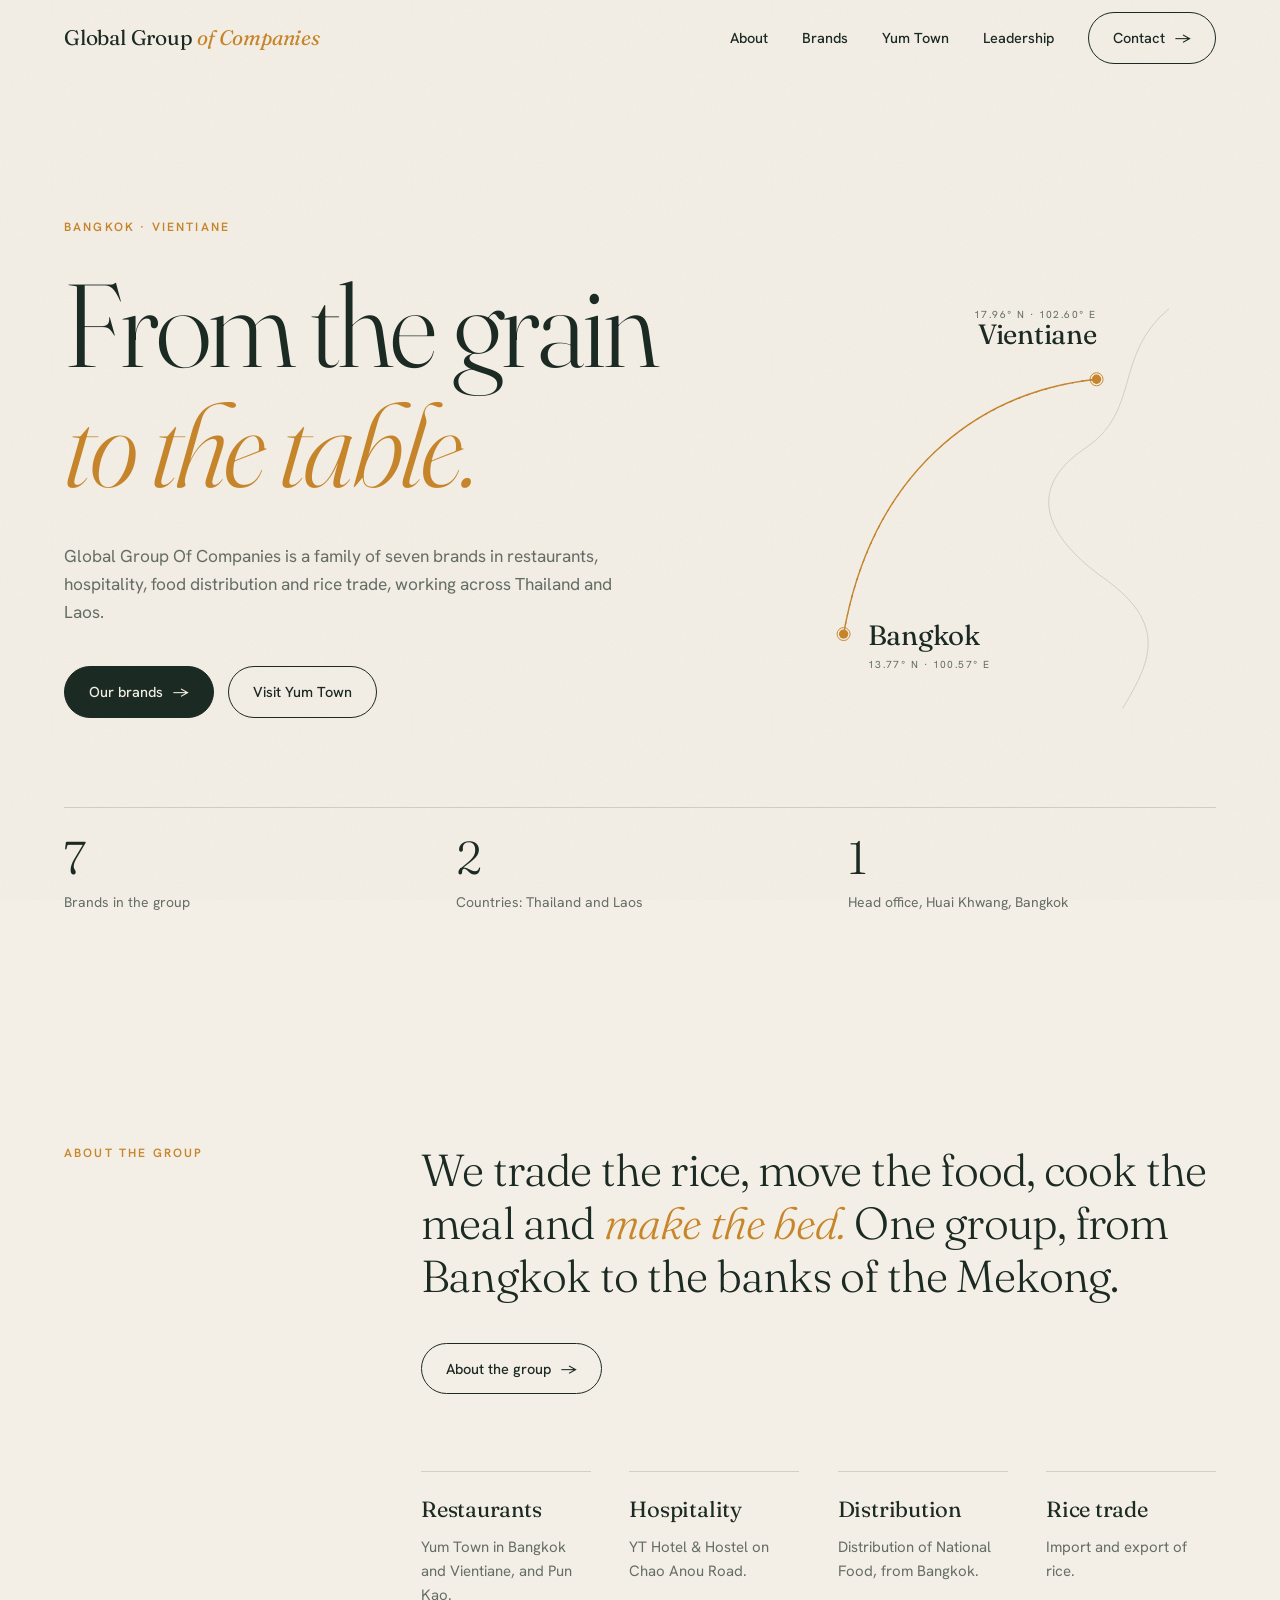
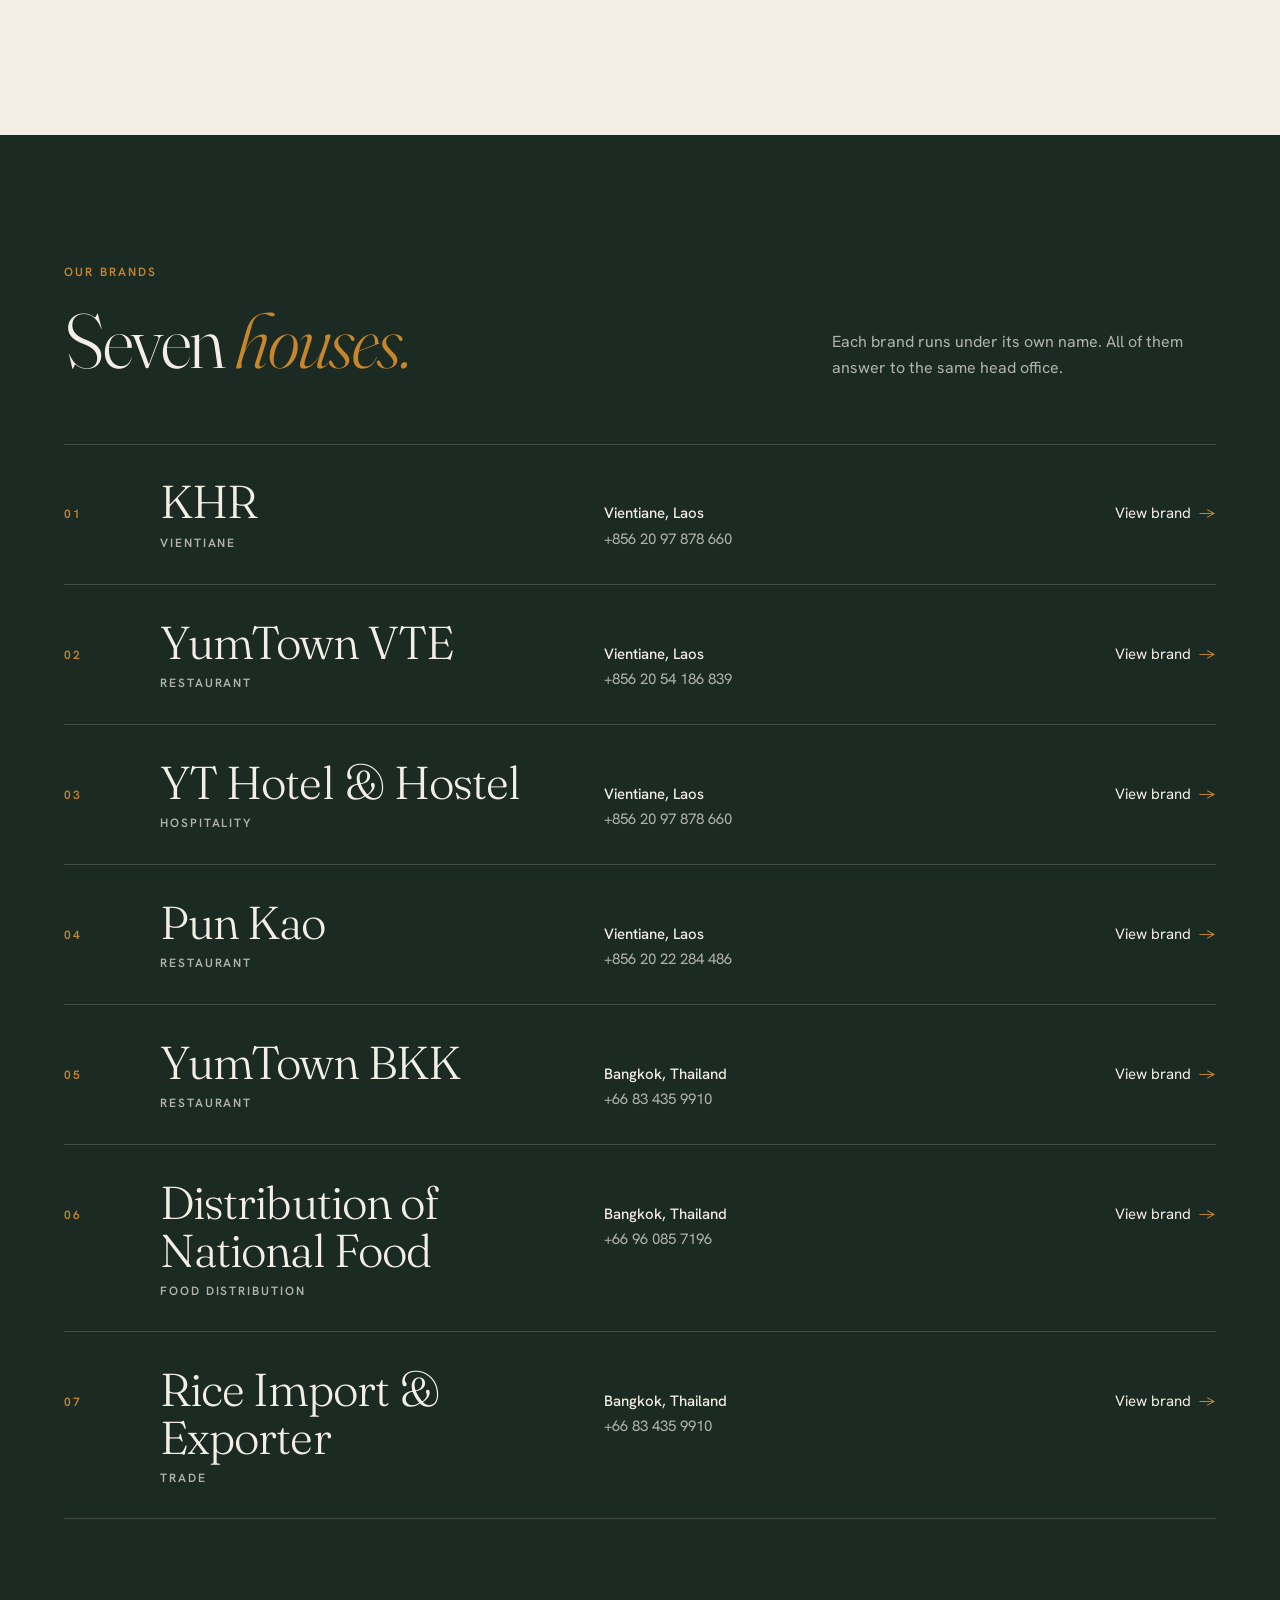
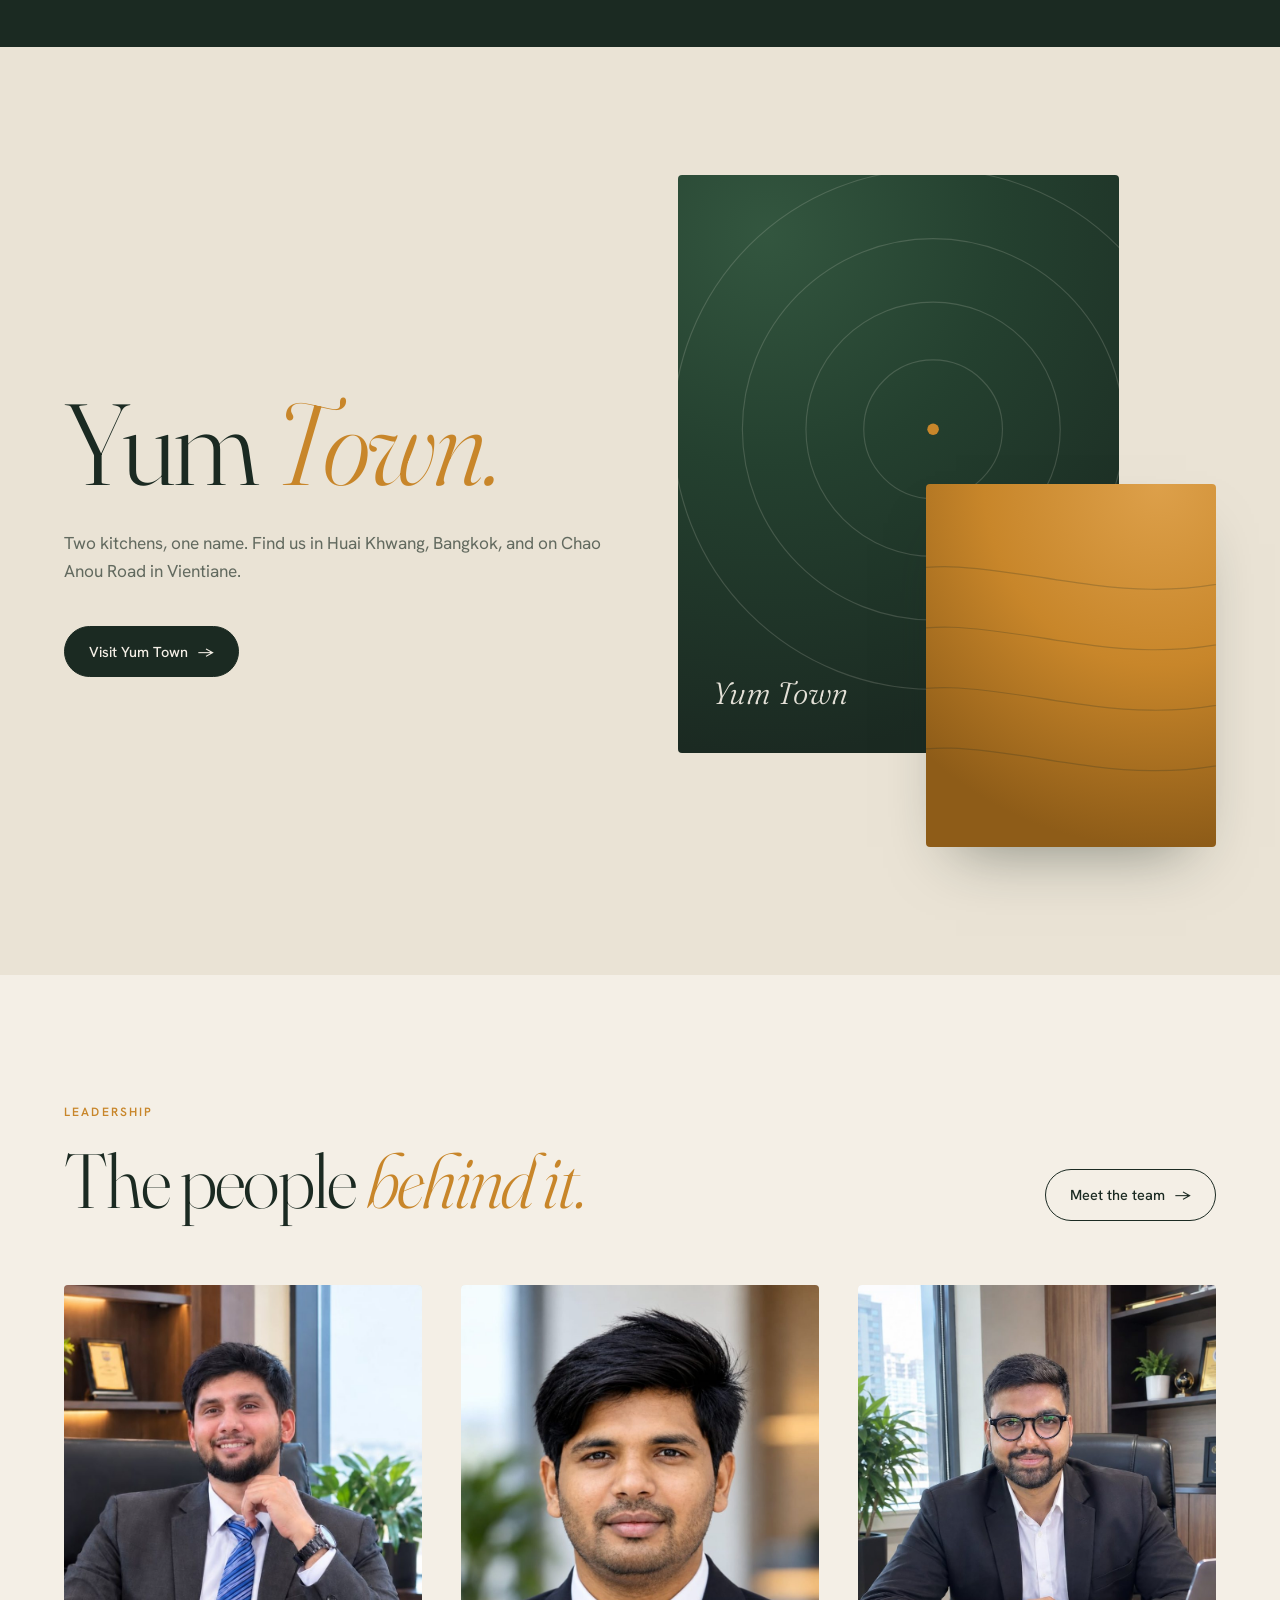
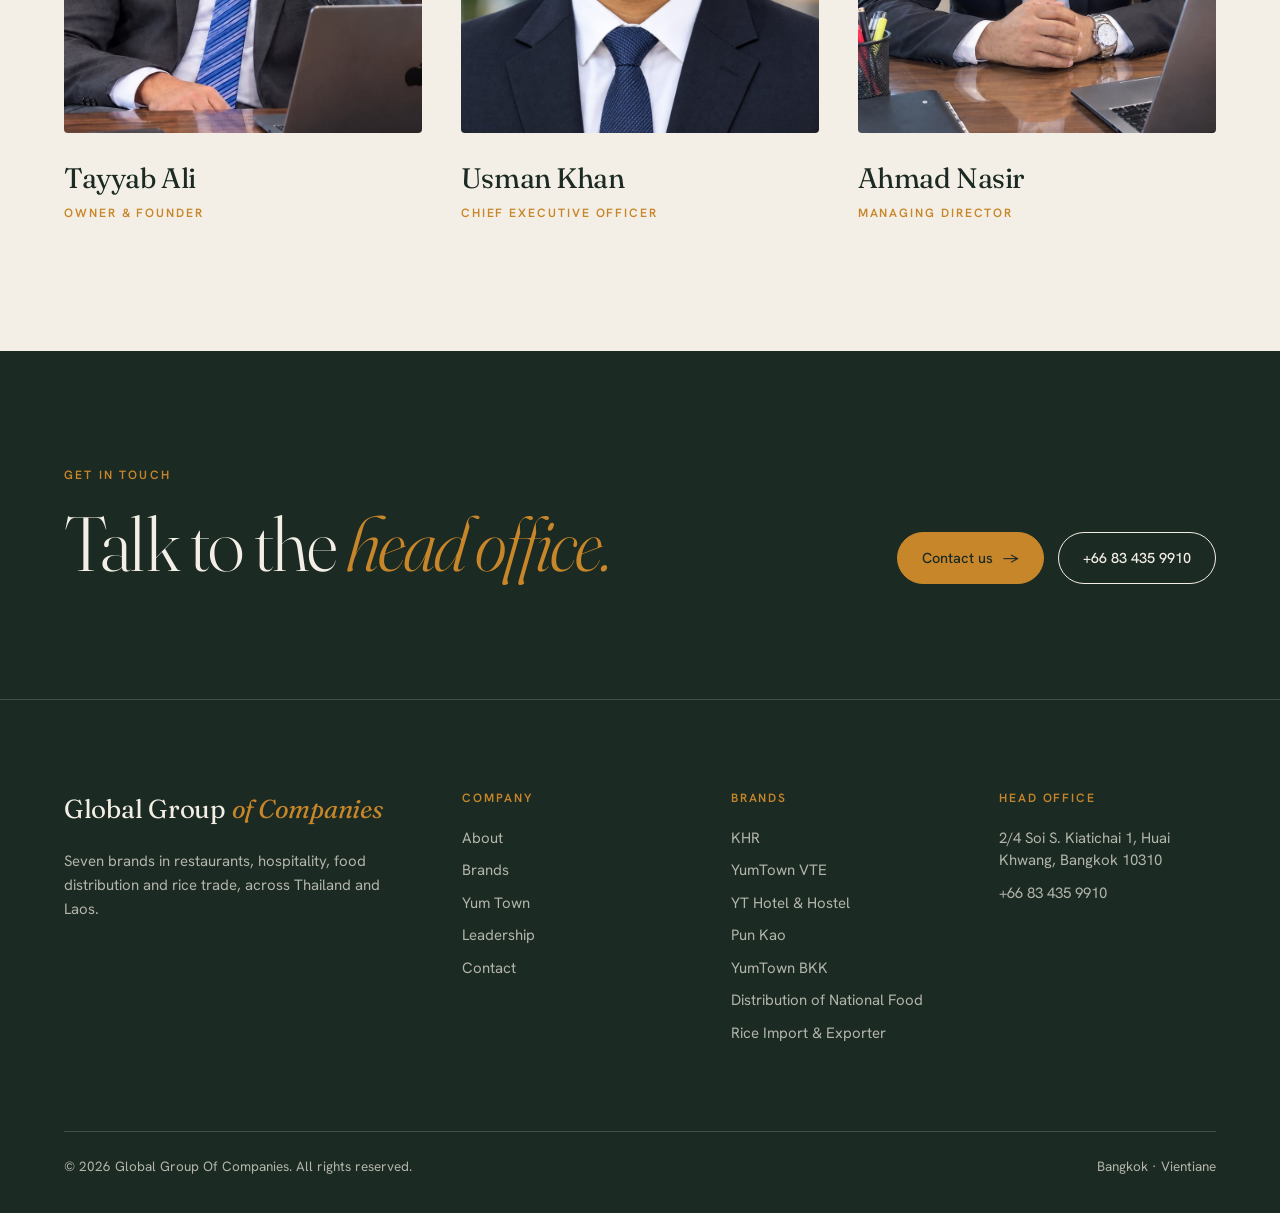
==== index.html @ f0f574a0 "Publish site" ====
<!DOCTYPE html>
<html lang="en">
<head>
<meta charset="utf-8">
<meta name="viewport" content="width=device-width, initial-scale=1">
<title>Global Group Of Companies | Bangkok &middot; Vientiane</title>
<meta name="description" content="Global Group Of Companies is a Bangkok-based family of seven brands in restaurants, hospitality, food distribution and rice trade across Thailand and Laos. Home of Yum Town.">
<meta name="theme-color" content="#1B2A22">
<meta property="og:title" content="Global Group Of Companies | Bangkok &middot; Vientiane">
<meta property="og:description" content="Global Group Of Companies is a Bangkok-based family of seven brands in restaurants, hospitality, food distribution and rice trade across Thailand and Laos. Home of Yum Town.">
<meta property="og:type" content="website">
<link rel="icon" href="data:image/svg+xml,%3Csvg xmlns='http://www.w3.org/2000/svg' viewBox='0 0 64 64'%3E%3Crect width='64' height='64' rx='12' fill='%231B2A22'/%3E%3Ctext x='32' y='43' font-family='Georgia,serif' font-size='34' fill='%23C8862A' text-anchor='middle'%3EG%3C/text%3E%3C/svg%3E">
<link rel="preconnect" href="https://fonts.googleapis.com">
<link rel="preconnect" href="https://fonts.gstatic.com" crossorigin>
<link href="https://fonts.googleapis.com/css2?family=Fraunces:ital,opsz,wght@0,9..144,300..600;1,9..144,300..500&family=Hanken+Grotesk:wght@400;500;600&display=swap" rel="stylesheet">
<link rel="stylesheet" href="assets/style.css">
<script>document.documentElement.classList.add('js');</script>
</head>
<body>

<header class="site-header">
  <div class="wrap nav">
    <a href="index.html" class="wordmark" aria-label="Global Group Of Companies, home">Global Group <span>of Companies</span></a>
    <nav class="nav-links" id="nav-links" aria-label="Main">
      <a href="about.html">About</a>
      <a href="brands.html">Brands</a>
      <a href="yum-town.html">Yum Town</a>
      <a href="leadership.html">Leadership</a>
      <a href="contact.html" class="btn">Contact <span class="arrow" aria-hidden="true">&rarr;</span></a>
    </nav>
    <button class="nav-toggle" id="nav-toggle" aria-label="Open menu" aria-expanded="false" aria-controls="nav-links"><span></span><span></span></button>
  </div>
</header>

<main>

<section class="hero">
  <div class="wrap">
    <div class="hero-grid">
      <div>
        <p class="eyebrow reveal">Bangkok &middot; Vientiane</p>
        <h1 class="display reveal" style="--d:.08s">From the grain <em>to the table.</em></h1>
        <p class="lede reveal" style="--d:.18s">Global Group Of Companies is a family of seven brands in restaurants, hospitality, food distribution and rice trade, working across Thailand and Laos.</p>
        <div class="actions reveal" style="--d:.28s">
          <a href="brands.html" class="btn solid">Our brands <span class="arrow" aria-hidden="true">&rarr;</span></a>
          <a href="yum-town.html" class="btn">Visit Yum Town</a>
        </div>
      </div>
      <svg class="route reveal" style="--d:.3s" data-depth="14" viewBox="0 0 520 460" role="img" aria-label="A line connecting Bangkok and Vientiane">
        <path class="river" d="M470 20 C 410 70, 440 130, 380 170 S 330 260, 400 310 S 450 400, 420 450"/>
        <path class="arc" d="M120 370 C 150 200, 260 110, 392 96"/>
        <path class="arc-draw" d="M120 370 C 150 200, 260 110, 392 96"/>
        <circle class="ring" cx="392" cy="96" r="7"/>
        <circle class="dot" cx="392" cy="96" r="5"/>
        <circle class="ring b" cx="120" cy="370" r="7"/>
        <circle class="dot" cx="120" cy="370" r="5"/>
        <text class="place" x="392" y="58" text-anchor="end">Vientiane</text>
        <text class="coord" x="392" y="30" text-anchor="end">17.96&deg; N &middot; 102.60&deg; E</text>
        <text class="place" x="146" y="382">Bangkok</text>
        <text class="coord" x="146" y="406">13.77&deg; N &middot; 100.57&deg; E</text>
      </svg>
    </div>
    <div class="facts">
      <div class="rule"></div>
      <div class="fact reveal"><b>7</b><span>Brands in the group</span></div>
      <div class="fact reveal" style="--d:.1s"><b>2</b><span>Countries: Thailand and Laos</span></div>
      <div class="fact reveal" style="--d:.2s"><b>1</b><span>Head office, Huai Khwang, Bangkok</span></div>
    </div>
  </div>
</section>

<section class="section">
  <div class="wrap">
    <div class="split">
      <p class="eyebrow reveal">About the group</p>
      <div>
        <p class="big reveal">We trade the rice, move the food, cook the meal and <em>make the bed.</em> One group, from Bangkok to the banks of the Mekong.</p>
        <div class="actions reveal"><a class="btn" href="about.html">About the group <span class="arrow" aria-hidden="true">&rarr;</span></a></div>

        <div class="pillars">
          <div class="pillar reveal"><h3>Restaurants</h3><p>Yum Town in Bangkok and Vientiane, and Pun Kao.</p></div>
          <div class="pillar reveal" style="--d:.08s"><h3>Hospitality</h3><p>YT Hotel &amp; Hostel on Chao Anou Road.</p></div>
          <div class="pillar reveal" style="--d:.16s"><h3>Distribution</h3><p>Distribution of National Food, from Bangkok.</p></div>
          <div class="pillar reveal" style="--d:.24s"><h3>Rice trade</h3><p>Import and export of rice.</p></div>
        </div>
      </div>
    </div>
  </div>
</section>

<section class="section dark">
  <div class="wrap">
    <div class="section-head">
      <div>
        <p class="eyebrow reveal">Our brands</p>
        <h2 class="display reveal" style="--d:.08s">Seven <em>houses.</em></h2>
      </div>
      <p class="reveal" style="--d:.16s">Each brand runs under its own name. All of them answer to the same head office.</p>
    </div>
    <div class="brand-list">
      <a class="brand reveal" href="brands/khr.html">
        <span class="brand-no">01</span>
        <h3 class="brand-name">KHR<span class="brand-kind">Vientiane</span></h3>
        <p class="brand-where"><b>Vientiane, Laos</b>+856 20 97 878 660</p>
        <p class="brand-go">View brand<span class="arrow" aria-hidden="true">&rarr;</span></p>
      </a>
      <a class="brand reveal" href="brands/yumtown-vientiane.html">
        <span class="brand-no">02</span>
        <h3 class="brand-name">YumTown VTE<span class="brand-kind">Restaurant</span></h3>
        <p class="brand-where"><b>Vientiane, Laos</b>+856 20 54 186 839</p>
        <p class="brand-go">View brand<span class="arrow" aria-hidden="true">&rarr;</span></p>
      </a>
      <a class="brand reveal" href="brands/yt-hotel-hostel.html">
        <span class="brand-no">03</span>
        <h3 class="brand-name">YT Hotel &amp; Hostel<span class="brand-kind">Hospitality</span></h3>
        <p class="brand-where"><b>Vientiane, Laos</b>+856 20 97 878 660</p>
        <p class="brand-go">View brand<span class="arrow" aria-hidden="true">&rarr;</span></p>
      </a>
      <a class="brand reveal" href="brands/pun-kao.html">
        <span class="brand-no">04</span>
        <h3 class="brand-name">Pun Kao<span class="brand-kind">Restaurant</span></h3>
        <p class="brand-where"><b>Vientiane, Laos</b>+856 20 22 284 486</p>
        <p class="brand-go">View brand<span class="arrow" aria-hidden="true">&rarr;</span></p>
      </a>
      <a class="brand reveal" href="brands/yumtown-bangkok.html">
        <span class="brand-no">05</span>
        <h3 class="brand-name">YumTown BKK<span class="brand-kind">Restaurant</span></h3>
        <p class="brand-where"><b>Bangkok, Thailand</b>+66 83 435 9910</p>
        <p class="brand-go">View brand<span class="arrow" aria-hidden="true">&rarr;</span></p>
      </a>
      <a class="brand reveal" href="brands/distribution-of-national-food.html">
        <span class="brand-no">06</span>
        <h3 class="brand-name">Distribution of National Food<span class="brand-kind">Food distribution</span></h3>
        <p class="brand-where"><b>Bangkok, Thailand</b>+66 96 085 7196</p>
        <p class="brand-go">View brand<span class="arrow" aria-hidden="true">&rarr;</span></p>
      </a>
      <a class="brand reveal" href="brands/rice-import-export.html">
        <span class="brand-no">07</span>
        <h3 class="brand-name">Rice Import &amp; Exporter<span class="brand-kind">Trade</span></h3>
        <p class="brand-where"><b>Bangkok, Thailand</b>+66 83 435 9910</p>
        <p class="brand-go">View brand<span class="arrow" aria-hidden="true">&rarr;</span></p>
      </a>
    </div>
  </div>
</section>

<section class="section tint">
  <div class="wrap">
    <div class="feature-grid">
      <div>
        <p class="eyebrow reveal">The restaurant</p>
        <h2 class="display reveal" style="--d:.08s">Yum <em>Town.</em></h2>
        <p class="lede reveal" style="--d:.16s">Two kitchens, one name. Find us in Huai Khwang, Bangkok, and on Chao Anou Road in Vientiane.</p>
        <div class="actions reveal" style="--d:.24s"><a class="btn solid" href="yum-town.html">Visit Yum Town <span class="arrow" aria-hidden="true">&rarr;</span></a></div>
      </div>

      <div class="plates reveal" aria-hidden="true">
        <div class="plate one" data-depth="10">
          <svg viewBox="0 0 400 500" preserveAspectRatio="xMidYMid slice">
            <g fill="none" stroke="#F4EFE6" stroke-opacity=".16">
              <circle cx="230" cy="220" r="60"/><circle cx="230" cy="220" r="110"/><circle cx="230" cy="220" r="165"/><circle cx="230" cy="220" r="225"/>
            </g>
            <circle cx="230" cy="220" r="5" fill="#C8862A"/>
          </svg>
          <span class="mono">Yum Town</span>
        </div>
        <div class="plate two" data-depth="-16">
          <svg viewBox="0 0 300 300" preserveAspectRatio="xMidYMid slice">
            <g fill="none" stroke="#1B2A22" stroke-opacity=".22">
              <path d="M-20 80 C 80 40, 180 120, 320 70"/><path d="M-20 130 C 80 90, 180 170, 320 120"/><path d="M-20 180 C 80 140, 180 220, 320 170"/><path d="M-20 230 C 80 190, 180 270, 320 220"/>
            </g>
          </svg>
        </div>
      </div>
    </div>
  </div>
</section>

<section class="section">
  <div class="wrap">
    <div class="section-head">
      <div>
        <p class="eyebrow reveal">Leadership</p>
        <h2 class="display reveal" style="--d:.08s">The people <em>behind it.</em></h2>
      </div>
      <a class="btn reveal" href="leadership.html">Meet the team <span class="arrow" aria-hidden="true">&rarr;</span></a>
    </div>

    <div class="people-grid">
      <div class="person reveal" style="--d:0.0s">
        <div class="portrait"><img src="images/tayyab-ali.jpg" alt="Tayyab Ali" decoding="async"></div>
        <h3>Tayyab Ali</h3>
        <p class="role">Owner &amp; Founder</p>
      </div>
      <div class="person reveal" style="--d:0.1s">
        <div class="portrait"><img src="images/usman-khan.jpg" alt="Usman Khan" decoding="async"></div>
        <h3>Usman Khan</h3>
        <p class="role">Chief Executive Officer</p>
      </div>
      <div class="person reveal" style="--d:0.2s">
        <div class="portrait"><img src="images/ahmad-nasir.jpg" alt="Ahmad Nasir" decoding="async"></div>
        <h3>Ahmad Nasir</h3>
        <p class="role">Managing Director</p>
      </div>
    </div>
  </div>
</section>

<section class="cta dark">
  <div class="wrap cta-grid">
    <div>
      <p class="eyebrow reveal">Get in touch</p>
      <h2 class="display reveal" style="--d:.08s">Talk to the <em>head office.</em></h2>
    </div>
    <div class="actions reveal" style="--d:.16s">
      <a class="btn solid" href="contact.html">Contact us <span class="arrow" aria-hidden="true">&rarr;</span></a>
      <a class="btn" href="tel:+66834359910">+66 83 435 9910</a>
    </div>
  </div>
</section>
</main>

<footer class="site-footer">
  <div class="wrap">
    <div class="foot-grid">
      <div>
        <a href="index.html" class="wordmark">Global Group <span>of Companies</span></a>
        <p>Seven brands in restaurants, hospitality, food distribution and rice trade, across Thailand and Laos.</p>
      </div>
      <div>
        <h4>Company</h4>
        <ul>
          <li><a href="about.html">About</a></li>
          <li><a href="brands.html">Brands</a></li>
          <li><a href="yum-town.html">Yum Town</a></li>
          <li><a href="leadership.html">Leadership</a></li>
          <li><a href="contact.html">Contact</a></li>
        </ul>
      </div>
      <div>
        <h4>Brands</h4>
        <ul>
          <li><a href="brands/khr.html">KHR</a></li>
          <li><a href="brands/yumtown-vientiane.html">YumTown VTE</a></li>
          <li><a href="brands/yt-hotel-hostel.html">YT Hotel &amp; Hostel</a></li>
          <li><a href="brands/pun-kao.html">Pun Kao</a></li>
          <li><a href="brands/yumtown-bangkok.html">YumTown BKK</a></li>
          <li><a href="brands/distribution-of-national-food.html">Distribution of National Food</a></li>
          <li><a href="brands/rice-import-export.html">Rice Import &amp; Exporter</a></li>
        </ul>
      </div>
      <div>
        <h4>Head office</h4>
        <ul>
          <li>2/4 Soi S. Kiatichai 1, Huai Khwang, Bangkok 10310</li>
          <li><a href="tel:+66834359910">+66 83 435 9910</a></li>
        </ul>
      </div>
    </div>
    <div class="foot-base">
      <span>&copy; <span data-year>2026</span> Global Group Of Companies. All rights reserved.</span>
      <span>Bangkok &middot; Vientiane</span>
    </div>
  </div>
</footer>

<script src="assets/main.js"></script>
</body>
</html>
---- assets/style.css ----
:root {
  --paper: #F4EFE6;
  --paper-deep: #EAE3D5;
  --ink: #1B2A22;
  --forest: #24402F;
  --saffron: #C8862A;
  --line: rgba(27, 42, 34, .16);
  --line-light: rgba(244, 239, 230, .18);
  --muted: rgba(27, 42, 34, .66);
  --muted-light: rgba(244, 239, 230, .7);
  --serif: "Fraunces", Georgia, "Times New Roman", serif;
  --sans: "Hanken Grotesk", "Helvetica Neue", Arial, sans-serif;
  --gutter: clamp(20px, 5vw, 72px);
  --section: clamp(80px, 10vw, 152px);
  --ease: cubic-bezier(.2, .7, .2, 1);
}

*, *::before, *::after { box-sizing: border-box; }
html { scroll-behavior: smooth; -webkit-text-size-adjust: 100%; }
body {
  margin: 0;
  background: var(--paper);
  color: var(--ink);
  font-family: var(--sans);
  font-size: 17px;
  line-height: 1.6;
  -webkit-font-smoothing: antialiased;
  overflow-x: hidden;
}
img, svg, iframe { display: block; max-width: 100%; }
a { color: inherit; text-decoration: none; }
h1, h2, h3, p, dl, dd { margin: 0; }
ul { margin: 0; padding: 0; list-style: none; }
:focus-visible { outline: 2px solid var(--saffron); outline-offset: 4px; border-radius: 2px; }
::selection { background: var(--saffron); color: var(--paper); }

/* film grain */
body::after {
  content: "";
  position: fixed; inset: 0;
  pointer-events: none;
  z-index: 100;
  opacity: .07;
  mix-blend-mode: multiply;
  background-image: url("data:image/svg+xml,%3Csvg xmlns='http://www.w3.org/2000/svg' width='180' height='180'%3E%3Cfilter id='n'%3E%3CfeTurbulence type='fractalNoise' baseFrequency='.9' numOctaves='2' stitchTiles='stitch'/%3E%3C/filter%3E%3Crect width='100%25' height='100%25' filter='url(%23n)'/%3E%3C/svg%3E");
}

.wrap { max-width: 1320px; margin: 0 auto; padding: 0 var(--gutter); }
.section { padding: var(--section) 0; }
.tint { background: var(--paper-deep); }
.dark { background: var(--ink); color: var(--paper); }
.eyebrow {
  font-size: 12px;
  font-weight: 600;
  letter-spacing: .18em;
  text-transform: uppercase;
  color: var(--saffron);
}
.display {
  font-family: var(--serif);
  font-weight: 300;
  font-variation-settings: "opsz" 144;
  letter-spacing: -.025em;
  line-height: 1.02;
}
.display em { font-style: italic; font-weight: 300; color: var(--saffron); }
.lede { max-width: 32em; font-size: clamp(17px, 1.35vw, 20px); color: var(--muted); }
.dark .lede { color: var(--muted-light); }

/* hairline that draws in */
.rule { height: 1px; background: var(--line); transform-origin: left; }
.dark .rule { background: var(--line-light); }
.js .rule { transform: scaleX(0); transition: transform 1.2s var(--ease); }
.js .rule.in { transform: scaleX(1); }

/* reveal */
.js .reveal { opacity: 0; transform: translateY(22px); transition: opacity .9s var(--ease), transform .9s var(--ease); transition-delay: var(--d, 0s); }
.js .reveal.in { opacity: 1; transform: none; }

/* ---------- header ---------- */
.site-header {
  position: fixed; top: 0; left: 0; right: 0;
  z-index: 50;
  transition: background .4s var(--ease), box-shadow .4s var(--ease);
}
.site-header.scrolled {
  background: rgba(244, 239, 230, .92);
  backdrop-filter: blur(12px);
  -webkit-backdrop-filter: blur(12px);
  box-shadow: 0 1px 0 var(--line);
}
.nav { display: flex; align-items: center; justify-content: space-between; height: 76px; }
.wordmark { font-family: var(--serif); font-size: 21px; letter-spacing: -.01em; white-space: nowrap; }
.wordmark span { color: var(--saffron); font-style: italic; }
.nav-links { display: flex; align-items: center; gap: 34px; font-size: 14.5px; font-weight: 500; }
.nav-links a:not(.btn) { position: relative; padding: 6px 0; }
.nav-links a:not(.btn)::after {
  content: ""; position: absolute; left: 0; bottom: 0;
  width: 100%; height: 1px; background: currentColor;
  transform: scaleX(0); transform-origin: right;
  transition: transform .45s var(--ease);
}
.nav-links a:not(.btn):hover::after { transform: scaleX(1); transform-origin: left; }
.nav-links a[aria-current="page"]:not(.btn)::after { transform: scaleX(1); background: var(--saffron); }

.btn {
  display: inline-flex; align-items: center; gap: 10px;
  padding: 13px 24px;
  border: 1px solid var(--ink);
  border-radius: 999px;
  font-size: 14.5px; font-weight: 500;
  transition: background .35s var(--ease), color .35s var(--ease), border-color .35s var(--ease);
}
.btn:hover { background: var(--ink); color: var(--paper); }
.btn.solid { background: var(--ink); color: var(--paper); }
.btn.solid:hover { background: var(--saffron); border-color: var(--saffron); }
.dark .btn { border-color: var(--paper); }
.dark .btn:hover { background: var(--paper); color: var(--ink); }
.dark .btn.solid { background: var(--saffron); border-color: var(--saffron); color: var(--ink); }
.dark .btn.solid:hover { background: var(--paper); border-color: var(--paper); }
.btn .arrow { transition: transform .35s var(--ease); }
.btn:hover .arrow { transform: translateX(4px); }
.actions { display: flex; flex-wrap: wrap; gap: 14px; margin-top: 40px; }
.text-link { font-size: 15px; font-weight: 500; border-bottom: 1px solid currentColor; padding-bottom: 3px; transition: color .3s; }
.text-link:hover { color: var(--saffron); }

.nav-toggle {
  display: none;
  width: 44px; height: 44px;
  margin-right: -10px;
  border: 0; background: none; color: inherit; cursor: pointer;
  position: relative;
}
.nav-toggle span {
  position: absolute; left: 11px; right: 11px; height: 1.5px; background: currentColor;
  transition: transform .4s var(--ease), top .4s var(--ease);
}
.nav-toggle span:first-child { top: 18px; }
.nav-toggle span:last-child { top: 26px; }
.nav-open .nav-toggle span:first-child { top: 22px; transform: rotate(45deg); }
.nav-open .nav-toggle span:last-child { top: 22px; transform: rotate(-45deg); }

/* ---------- home hero ---------- */
.hero { padding: clamp(140px, 17vw, 220px) 0 clamp(64px, 8vw, 112px); position: relative; }
.hero-grid { display: grid; grid-template-columns: minmax(0, 1.25fr) minmax(0, 1fr); gap: clamp(32px, 5vw, 80px); align-items: end; }
.hero h1 { font-size: clamp(54px, 9.2vw, 148px); margin-top: 28px; }
.hero .lede { margin-top: clamp(28px, 3vw, 44px); }
.route { width: 100%; height: auto; overflow: visible; will-change: transform; }
.route text { font-family: var(--sans); fill: var(--ink); }
.route .place { font-family: var(--serif); font-size: 30px; letter-spacing: -.01em; }
.route .coord { font-size: 11px; letter-spacing: .14em; fill: var(--muted); }
.route .arc { fill: none; stroke: var(--ink); stroke-width: 1; stroke-dasharray: 3 7; }
.route .arc-draw { fill: none; stroke: var(--saffron); stroke-width: 1.5; stroke-dasharray: 620; stroke-dashoffset: 620; animation: draw 2.6s var(--ease) .5s forwards; }
.route .ring { fill: none; stroke: var(--saffron); stroke-width: 1; transform-box: fill-box; transform-origin: center; animation: pulse 3.6s ease-out infinite; }
.route .ring.b { animation-delay: 1.8s; }
.route .dot { fill: var(--saffron); }
.route .river { fill: none; stroke: var(--line); stroke-width: 1; }
@keyframes draw { to { stroke-dashoffset: 0; } }
@keyframes pulse { 0% { transform: scale(1); opacity: .9; } 100% { transform: scale(4.2); opacity: 0; } }

.facts {
  display: grid; grid-template-columns: repeat(3, minmax(0, 1fr));
  gap: 24px;
  margin-top: clamp(56px, 7vw, 104px);
  padding-top: 28px;
  position: relative;
}
.facts .rule { position: absolute; top: 0; left: 0; right: 0; }
.fact b { display: block; font-family: var(--serif); font-weight: 300; font-size: clamp(34px, 3.6vw, 54px); line-height: 1; letter-spacing: -.02em; }
.fact span { display: block; margin-top: 10px; font-size: 14px; color: var(--muted); }

/* ---------- inner page hero ---------- */
.page-hero { padding: clamp(136px, 15vw, 200px) 0 clamp(48px, 6vw, 88px); }
.crumbs { display: flex; flex-wrap: wrap; gap: 10px; font-size: 13px; color: var(--muted); margin-bottom: clamp(28px, 4vw, 48px); }
.crumbs a { border-bottom: 1px solid transparent; transition: border-color .3s, color .3s; }
.crumbs a:hover { color: var(--ink); border-color: var(--ink); }
.crumbs span[aria-hidden] { opacity: .5; }
.page-hero h1 { font-size: clamp(46px, 7.6vw, 120px); margin-top: 22px; max-width: 12em; }
.page-hero .lede { margin-top: clamp(24px, 3vw, 40px); }
.page-hero .rule { margin-top: clamp(48px, 6vw, 88px); }

/* ---------- statement ---------- */
.split { display: grid; grid-template-columns: minmax(0, 1fr) minmax(0, 2.6fr); gap: clamp(24px, 4vw, 64px); }
.big {
  font-family: var(--serif); font-weight: 300;
  font-size: clamp(27px, 3.5vw, 52px);
  line-height: 1.18; letter-spacing: -.018em;
}
.big em { color: var(--saffron); font-style: italic; }
.prose { max-width: 38em; margin-top: 32px; color: var(--muted); }
.prose p + p { margin-top: 1em; }
.pillars { display: grid; grid-template-columns: repeat(4, minmax(0, 1fr)); gap: clamp(20px, 3vw, 48px); margin-top: clamp(48px, 6vw, 88px); }
.pillar { padding-top: 20px; border-top: 1px solid var(--line); }
.pillar h3 { font-family: var(--serif); font-weight: 400; font-size: 22px; letter-spacing: -.01em; }
.pillar p { margin-top: 8px; font-size: 15px; color: var(--muted); }

/* ---------- section head ---------- */
.section-head { display: flex; align-items: end; justify-content: space-between; gap: 32px; flex-wrap: wrap; margin-bottom: clamp(40px, 5vw, 72px); }
.section-head h2 { font-size: clamp(40px, 6vw, 92px); margin-top: 20px; }
.section-head > p { max-width: 24em; color: var(--muted); font-size: 16px; }
.dark .section-head > p { color: var(--muted-light); }

/* ---------- brand list ---------- */
.group-label { display: flex; align-items: baseline; justify-content: space-between; gap: 16px; margin: clamp(48px, 6vw, 80px) 0 8px; }
.group-label:first-child { margin-top: 0; }
.group-label h3 { font-family: var(--serif); font-weight: 300; font-size: clamp(26px, 2.6vw, 38px); letter-spacing: -.015em; }
.group-label span { font-size: 13px; color: var(--muted); }
.dark .group-label span { color: var(--muted-light); }
.brand {
  display: grid;
  grid-template-columns: 72px minmax(0, 1.5fr) minmax(0, 1.2fr) minmax(0, .9fr);
  gap: 24px;
  align-items: baseline;
  padding: clamp(24px, 2.6vw, 38px) 0;
  border-top: 1px solid var(--line);
  position: relative;
}
.brand:last-child { border-bottom: 1px solid var(--line); }
.dark .brand { border-color: var(--line-light); }
.brand::before {
  content: ""; position: absolute; left: 0; top: -1px; height: 1px; width: 100%;
  background: var(--saffron);
  transform: scaleX(0); transform-origin: left;
  transition: transform .7s var(--ease);
}
.brand:hover::before { transform: scaleX(1); }
.brand-no { font-size: 12px; letter-spacing: .16em; color: var(--saffron); font-weight: 600; }
.brand-name { font-family: var(--serif); font-weight: 300; font-size: clamp(30px, 3.6vw, 56px); line-height: 1.05; letter-spacing: -.02em; transition: transform .6s var(--ease); }
.brand:hover .brand-name { transform: translateX(14px); }
.brand-kind { display: block; margin-top: 10px; font-family: var(--sans); font-size: 12px; font-weight: 600; letter-spacing: .16em; text-transform: uppercase; color: var(--muted); }
.brand-where { font-size: 15px; color: var(--muted); line-height: 1.55; }
.brand-where b { display: block; color: var(--ink); font-weight: 500; margin-bottom: 2px; }
.dark .brand-kind, .dark .brand-where { color: var(--muted-light); }
.dark .brand-where b { color: var(--paper); }
.brand-go { font-size: 15px; justify-self: end; text-align: right; white-space: nowrap; }
.brand-go .arrow { display: inline-block; margin-left: 8px; color: var(--saffron); transition: transform .4s var(--ease); }
.brand:hover .brand-go .arrow { transform: translateX(6px); }

/* ---------- feature (yum town) ---------- */
.feature-grid { display: grid; grid-template-columns: minmax(0, 1fr) minmax(0, 1fr); gap: clamp(32px, 6vw, 104px); align-items: center; }
.feature-grid h2 { font-size: clamp(56px, 9vw, 150px); margin-top: 20px; }
.feature-grid .lede { margin-top: 28px; }
.plates { position: relative; aspect-ratio: 4 / 5; }
.plate { position: absolute; border-radius: 4px; overflow: hidden; background: var(--forest); will-change: transform; }
.plate img { position: absolute; inset: 0; width: 100%; height: 100%; object-fit: cover; }
.plate.one { inset: 0 18% 14% 0; background: radial-gradient(120% 90% at 20% 10%, #33563F 0%, var(--forest) 45%, var(--ink) 100%); }
.plate.two { inset: 46% 0 0 46%; background: radial-gradient(120% 100% at 80% 0%, #DDA04A 0%, var(--saffron) 50%, #8E5C18 100%); box-shadow: 0 30px 60px -30px rgba(27, 42, 34, .5); }
.plate svg { position: absolute; inset: 0; width: 100%; height: 100%; }
.plate .mono { position: absolute; left: 8%; bottom: 6%; font-family: var(--serif); font-style: italic; font-weight: 300; font-size: clamp(22px, 2.4vw, 34px); color: var(--paper); opacity: .92; }

/* ---------- cards ---------- */
.cards { display: grid; grid-template-columns: repeat(2, minmax(0, 1fr)); gap: clamp(20px, 3vw, 40px); }
.card {
  display: flex; flex-direction: column;
  padding: clamp(28px, 3.4vw, 52px);
  border: 1px solid var(--line);
  border-radius: 4px;
  background: var(--paper);
  transition: border-color .4s var(--ease), transform .6s var(--ease);
}
a.card:hover { border-color: var(--saffron); transform: translateY(-4px); }
.card h3 { font-family: var(--serif); font-weight: 300; font-size: clamp(32px, 3.4vw, 50px); letter-spacing: -.02em; line-height: 1.05; margin-top: 16px; }
.card > p { margin-top: 14px; color: var(--muted); font-size: 16px; }
.card ul { margin-top: 24px; border-top: 1px solid var(--line); }
.card li { border-bottom: 1px solid var(--line); }
.card li a { display: flex; justify-content: space-between; gap: 16px; padding: 14px 0; font-size: 16px; transition: color .3s, padding .4s var(--ease); }
.card li a:hover { color: var(--saffron); padding-left: 8px; }
.card li a span { color: var(--muted); font-size: 14px; }
.card .actions { margin-top: auto; padding-top: 32px; }

/* ---------- detail (brand page / location) ---------- */
.detail-grid { display: grid; grid-template-columns: minmax(0, 1fr) minmax(0, 1.15fr); gap: clamp(32px, 5vw, 88px); align-items: stretch; }
.detail-grid.flip > .map { order: -1; }
.info { border-top: 1px solid var(--line); }
.dark .info { border-color: var(--line-light); }
.info > div { display: grid; grid-template-columns: 120px minmax(0, 1fr); gap: 20px; padding: 22px 0; border-bottom: 1px solid var(--line); }
.dark .info > div { border-color: var(--line-light); }
.info dt { font-size: 12px; font-weight: 600; letter-spacing: .16em; text-transform: uppercase; color: var(--muted); padding-top: 4px; }
.dark .info dt { color: var(--muted-light); }
.info dd { font-size: 17px; line-height: 1.55; }
.info dd small { display: block; margin-top: 6px; font-size: 15px; color: var(--muted); }
.dark .info dd small { color: var(--muted-light); }
.info .tel { font-family: var(--serif); font-weight: 300; font-size: clamp(26px, 2.6vw, 38px); letter-spacing: -.01em; line-height: 1.1; transition: color .3s; }
.info .tel:hover { color: var(--saffron); }
.detail-grid h2 { font-size: clamp(38px, 4.6vw, 72px); margin: 18px 0 clamp(28px, 3vw, 44px); }
.map { position: relative; min-height: 460px; border-radius: 4px; overflow: hidden; background: var(--forest); }
.map iframe { position: absolute; inset: 0; width: 100%; height: 100%; border: 0; filter: grayscale(.55) sepia(.18) contrast(.96); }

.pager { display: grid; grid-template-columns: repeat(2, minmax(0, 1fr)); border-top: 1px solid var(--line); }
.pager a { padding: clamp(28px, 4vw, 56px) 0; transition: color .3s; }
.pager a:last-child { text-align: right; padding-left: 24px; border-left: 1px solid var(--line); }
.pager a:first-child { padding-right: 24px; }
.pager small { display: block; font-size: 12px; font-weight: 600; letter-spacing: .16em; text-transform: uppercase; color: var(--muted); }
.pager b { display: block; margin-top: 10px; font-family: var(--serif); font-weight: 300; font-size: clamp(24px, 3vw, 44px); letter-spacing: -.02em; line-height: 1.1; }
.pager a:hover { color: var(--saffron); }

/* ---------- leadership ---------- */
.people-grid { display: grid; grid-template-columns: repeat(3, minmax(0, 1fr)); gap: clamp(20px, 3vw, 48px); }
.portrait {
  aspect-ratio: 4 / 5;
  border-radius: 4px;
  background: linear-gradient(160deg, var(--paper-deep), #DCD3C0);
  display: grid; place-items: center;
  position: relative; overflow: hidden;
}
.tint .portrait { background: linear-gradient(160deg, #E1D9C8, #D3C9B3); }
.portrait img { position: absolute; inset: 0; width: 100%; height: 100%; object-fit: cover; object-position: 50% 18%; transition: transform 1.2s var(--ease); }
.person:hover .portrait img { transform: scale(1.04); }
.portrait span {
  font-family: var(--serif); font-weight: 300; font-style: italic;
  font-size: clamp(64px, 8vw, 128px); letter-spacing: -.04em;
  color: var(--forest); opacity: .34;
  transition: transform .9s var(--ease), opacity .6s;
}
.person:hover .portrait span { transform: scale(1.06); opacity: .5; }
.person h3 { margin-top: 22px; font-family: var(--serif); font-weight: 400; font-size: clamp(24px, 2.2vw, 32px); letter-spacing: -.015em; }
.person .role { margin-top: 4px; font-size: 12px; font-weight: 600; letter-spacing: .16em; text-transform: uppercase; color: var(--saffron); }

/* ---------- directory ---------- */
.directory { width: 100%; border-collapse: collapse; font-size: 16px; }
.directory th { text-align: left; font-size: 12px; font-weight: 600; letter-spacing: .16em; text-transform: uppercase; color: var(--muted); padding: 0 16px 16px 0; }
.directory td { padding: 20px 16px 20px 0; border-top: 1px solid var(--line); vertical-align: top; }
.directory tr:last-child td { border-bottom: 1px solid var(--line); }
.directory td:first-child a { font-family: var(--serif); font-size: 22px; letter-spacing: -.01em; transition: color .3s; }
.directory td:first-child a:hover, .directory td a[href^="tel"]:hover { color: var(--saffron); }
.directory td:nth-child(2) { color: var(--muted); font-size: 15px; }
.directory td:last-child { white-space: nowrap; padding-right: 0; }

/* ---------- cta band ---------- */
.cta { padding: clamp(72px, 9vw, 136px) 0; }
.cta-grid { display: flex; align-items: end; justify-content: space-between; gap: 40px; flex-wrap: wrap; }
.cta h2 { font-size: clamp(40px, 6vw, 96px); margin-top: 20px; }
.cta .actions { margin-top: 0; }

/* ---------- footer ---------- */
.site-footer { background: var(--ink); color: var(--paper); padding: clamp(56px, 7vw, 96px) 0 36px; border-top: 1px solid var(--line-light); }
.foot-grid { display: grid; grid-template-columns: minmax(0, 1.6fr) repeat(3, minmax(0, 1fr)); gap: clamp(28px, 4vw, 64px); }
.foot-grid .wordmark { font-size: 26px; }
.foot-grid > div > p { margin-top: 18px; max-width: 24em; font-size: 15px; color: var(--muted-light); }
.foot-grid h4 { margin: 0 0 18px; font-size: 12px; font-weight: 600; letter-spacing: .16em; text-transform: uppercase; color: var(--saffron); }
.foot-grid li { margin-bottom: 10px; font-size: 15px; color: var(--muted-light); line-height: 1.5; }
.foot-grid li a { transition: color .3s; }
.foot-grid li a:hover { color: var(--paper); }
.foot-base { display: flex; justify-content: space-between; gap: 16px; flex-wrap: wrap; margin-top: clamp(48px, 6vw, 80px); padding-top: 24px; border-top: 1px solid var(--line-light); font-size: 13.5px; color: var(--muted-light); }

/* ---------- tablet ---------- */
@media (max-width: 1000px) {
  .hero-grid, .feature-grid, .detail-grid, .split { grid-template-columns: minmax(0, 1fr); }
  .detail-grid.flip > .map { order: 0; }
  .hero-grid { align-items: start; }
  .route { max-width: 520px; }
  .pillars { grid-template-columns: repeat(2, minmax(0, 1fr)); }
  .brand { grid-template-columns: 48px minmax(0, 1fr) minmax(0, 1fr); }
  .brand-go { grid-column: 2 / -1; justify-self: start; text-align: left; }
  .plates { max-width: 560px; }
  .foot-grid { grid-template-columns: repeat(2, minmax(0, 1fr)); }
  .nav-links { gap: 24px; }
}

/* ---------- phone ---------- */
@media (max-width: 760px) {
  body { font-size: 16px; }
  .nav { height: 64px; }
  .wordmark { font-size: 19px; }
  .nav-toggle { display: block; }
  .nav-links {
    position: fixed; inset: 0;
    z-index: -1;
    flex-direction: column; align-items: flex-start; justify-content: center;
    gap: 4px;
    padding: 96px var(--gutter) 48px;
    background: var(--paper);
    opacity: 0; visibility: hidden;
    transition: opacity .4s var(--ease), visibility .4s;
  }
  .nav-open .nav-links { opacity: 1; visibility: visible; }
  .nav-links a:not(.btn) { font-family: var(--serif); font-weight: 300; font-size: 42px; letter-spacing: -.02em; line-height: 1.25; padding: 0; }
  .nav-links a:not(.btn)::after { display: none; }
  .nav-links a[aria-current="page"]:not(.btn) { color: var(--saffron); font-style: italic; }
  .nav-links .btn { margin-top: 28px; }
  .nav-open .site-header { background: var(--paper); box-shadow: none; }

  .hero { padding-top: 120px; }
  .hero h1 { font-size: clamp(50px, 15.5vw, 80px); }
  .page-hero { padding-top: 112px; }
  .page-hero h1 { font-size: clamp(44px, 13vw, 68px); }
  .actions .btn { flex: 1 1 auto; justify-content: center; }
  .route { display: none; }
  .facts { gap: 14px; }
  .fact span { font-size: 12.5px; line-height: 1.4; }

  .pillars { grid-template-columns: minmax(0, 1fr); gap: 0; }
  .pillar { padding: 18px 0; }

  .section-head { margin-bottom: 36px; }
  .brand { grid-template-columns: minmax(0, 1fr); gap: 12px; padding: 26px 0; }
  .brand-go { grid-column: auto; }
  .brand:hover .brand-name { transform: none; }

  .plates { aspect-ratio: 1 / 1; }
  .cards { grid-template-columns: minmax(0, 1fr); }

  .people-grid { grid-template-columns: minmax(0, 1fr); gap: 0; }
  .person { display: grid; grid-template-columns: 96px minmax(0, 1fr); column-gap: 20px; align-items: center; padding: 18px 0; border-top: 1px solid var(--line); }
  .person:last-child { border-bottom: 1px solid var(--line); }
  .portrait { aspect-ratio: 1 / 1; grid-row: span 2; }
  .portrait span { font-size: 38px; }
  .person h3 { margin-top: 0; align-self: end; }
  .person .role { align-self: start; }

  .info > div { grid-template-columns: minmax(0, 1fr); gap: 6px; padding: 18px 0; }
  .map { min-height: 340px; }

  .directory thead { display: none; }
  .directory, .directory tbody, .directory tr, .directory td { display: block; }
  .directory tr { padding: 20px 0; border-top: 1px solid var(--line); }
  .directory tr:last-child { border-bottom: 1px solid var(--line); }
  .directory td, .directory tr:last-child td { padding: 0; border: 0; }
  .directory td + td { margin-top: 6px; }

  .pager b { font-size: 22px; }
  .cta-grid { align-items: start; flex-direction: column; gap: 32px; }
  .cta .actions { width: 100%; }
  .foot-grid { grid-template-columns: minmax(0, 1fr); gap: 36px; }
}

@media (prefers-reduced-motion: reduce) {
  html { scroll-behavior: auto; }
  *, *::before, *::after { animation: none !important; transition: none !important; }
  .js .reveal { opacity: 1; transform: none; }
  .js .rule { transform: none; }
  .route .arc-draw { stroke-dashoffset: 0; }
}
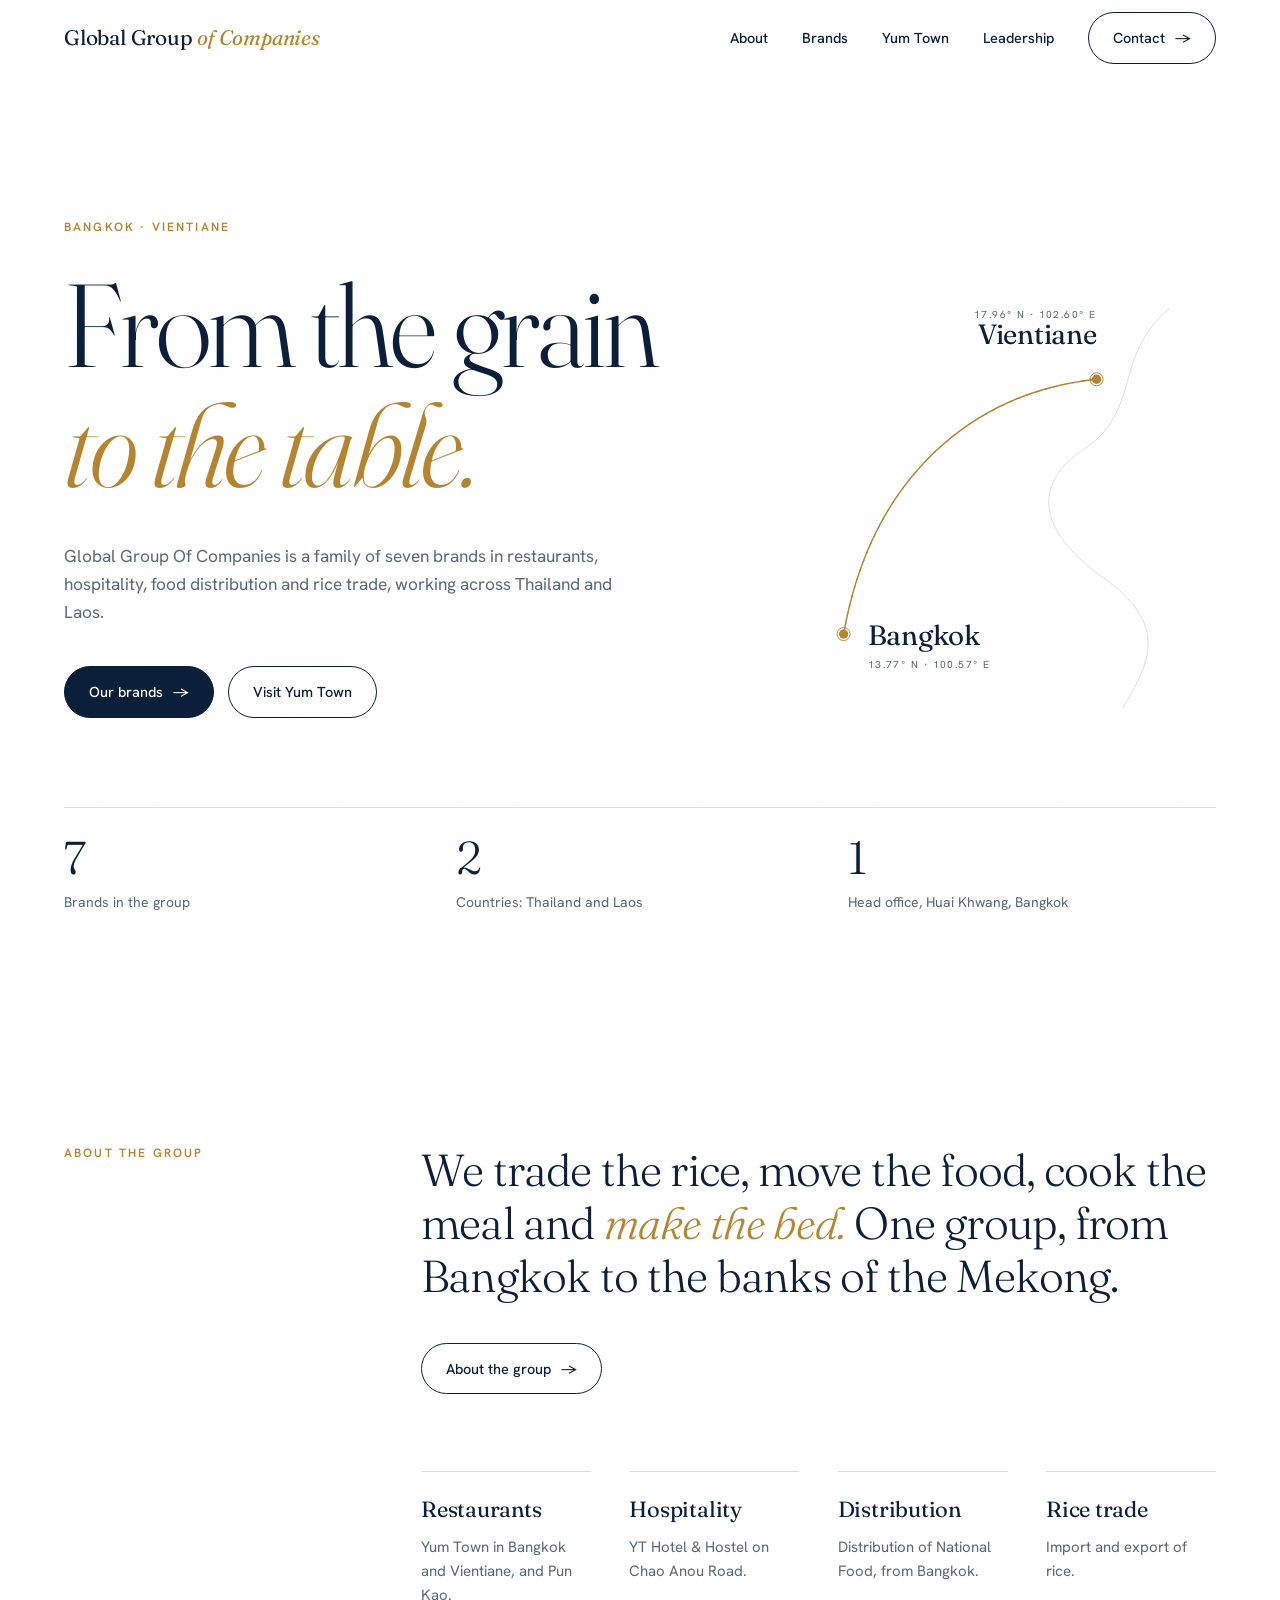
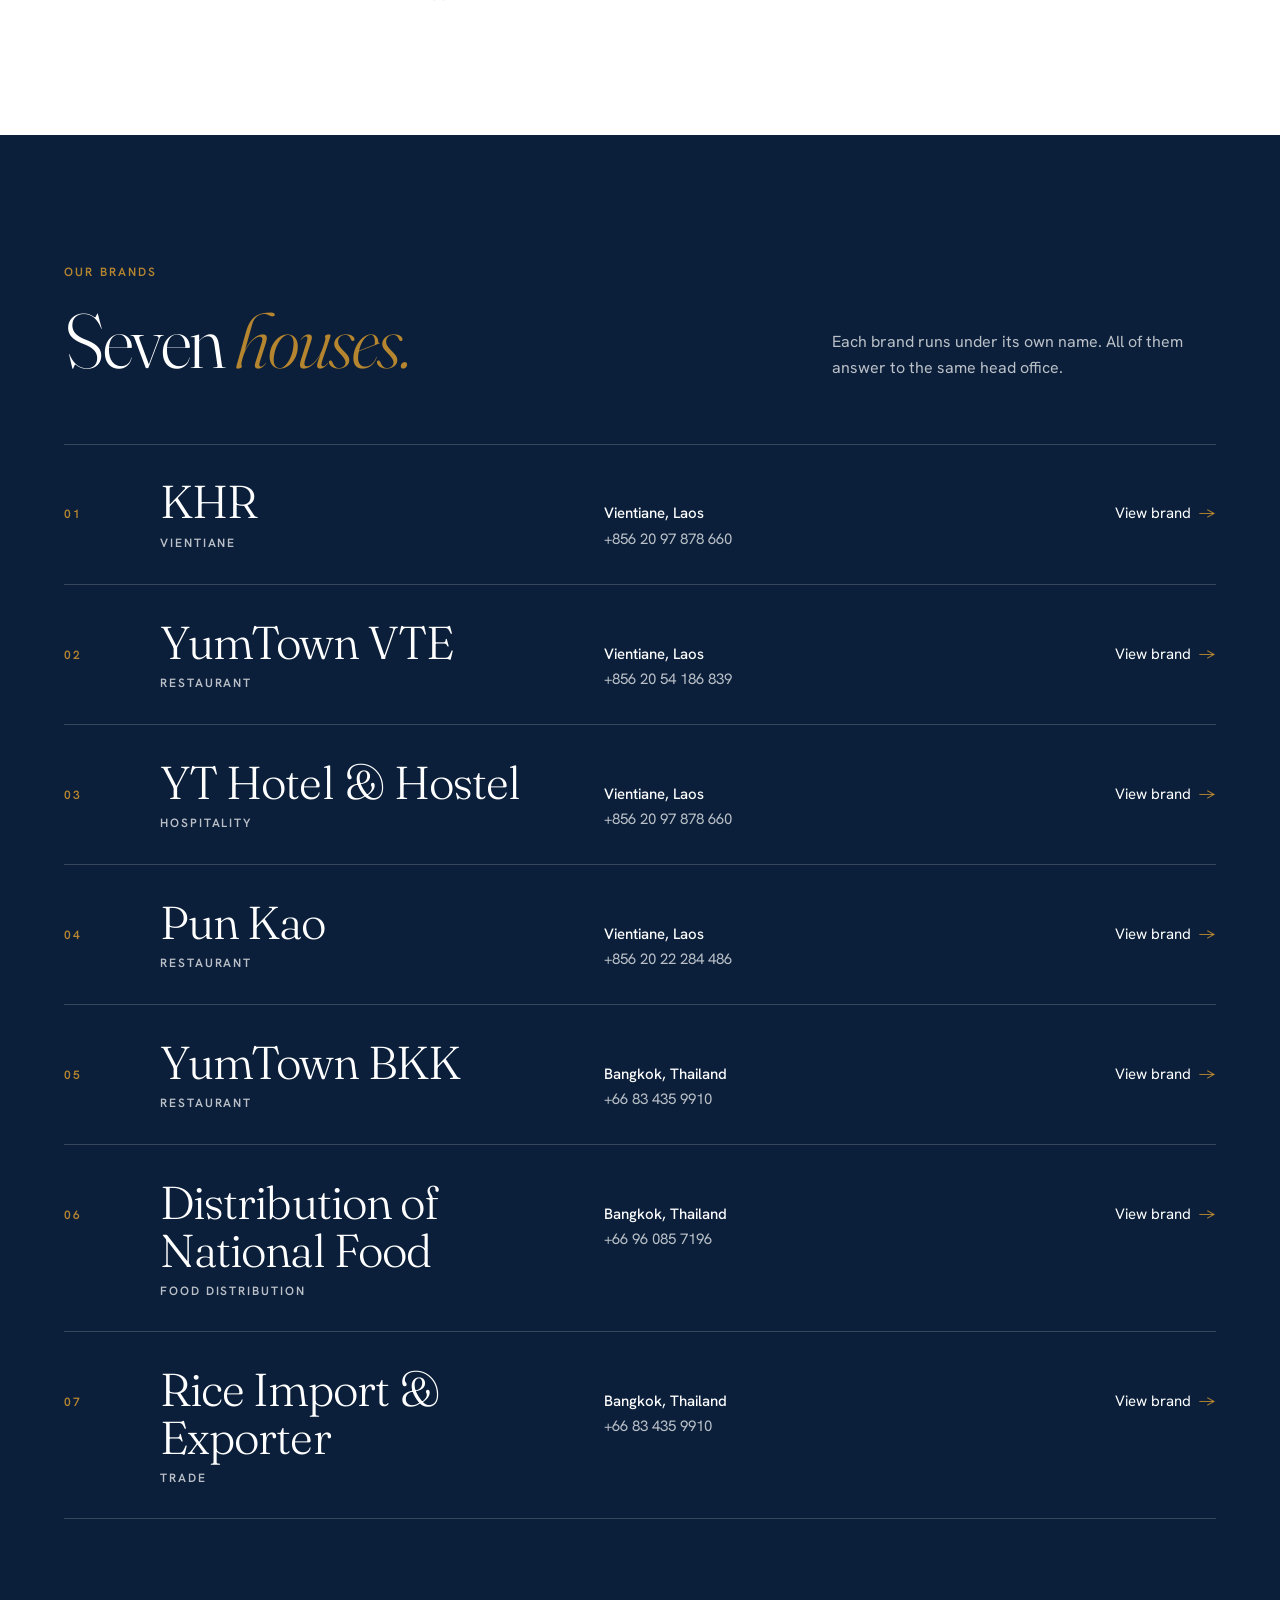
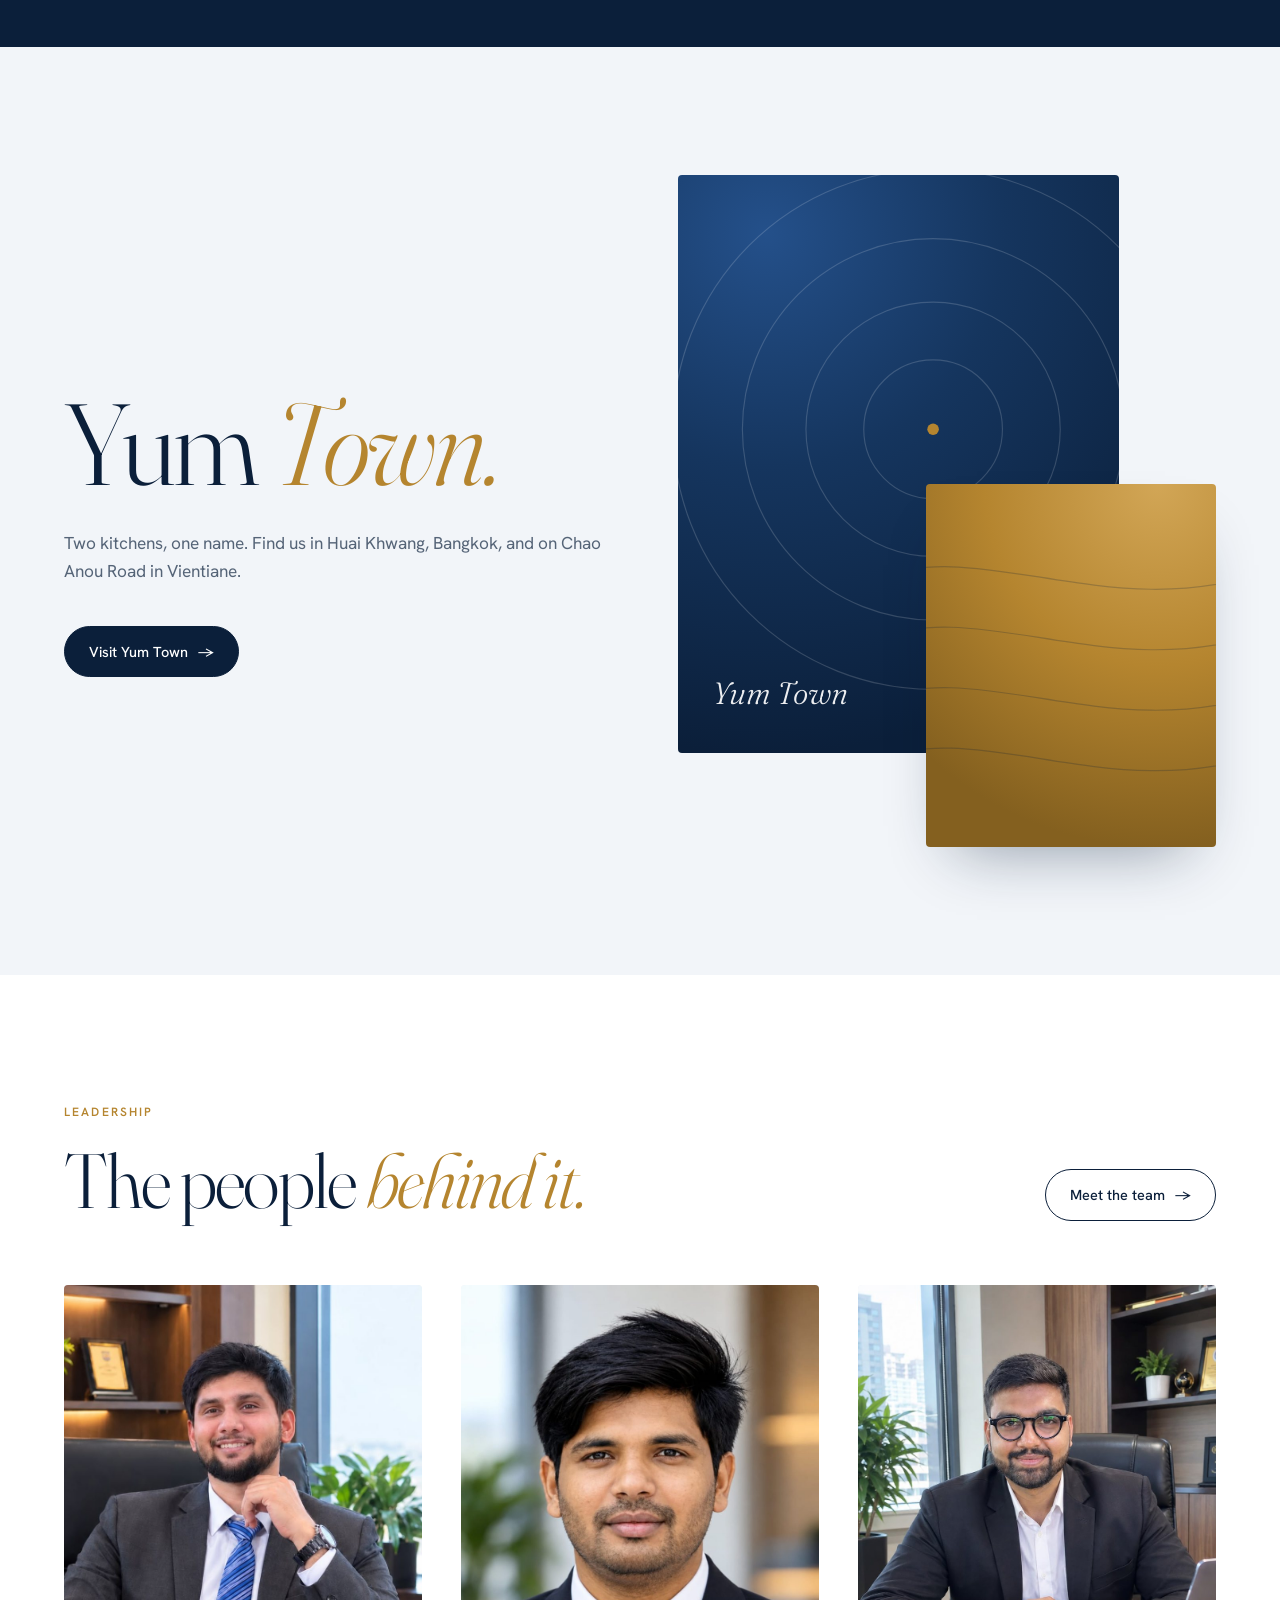
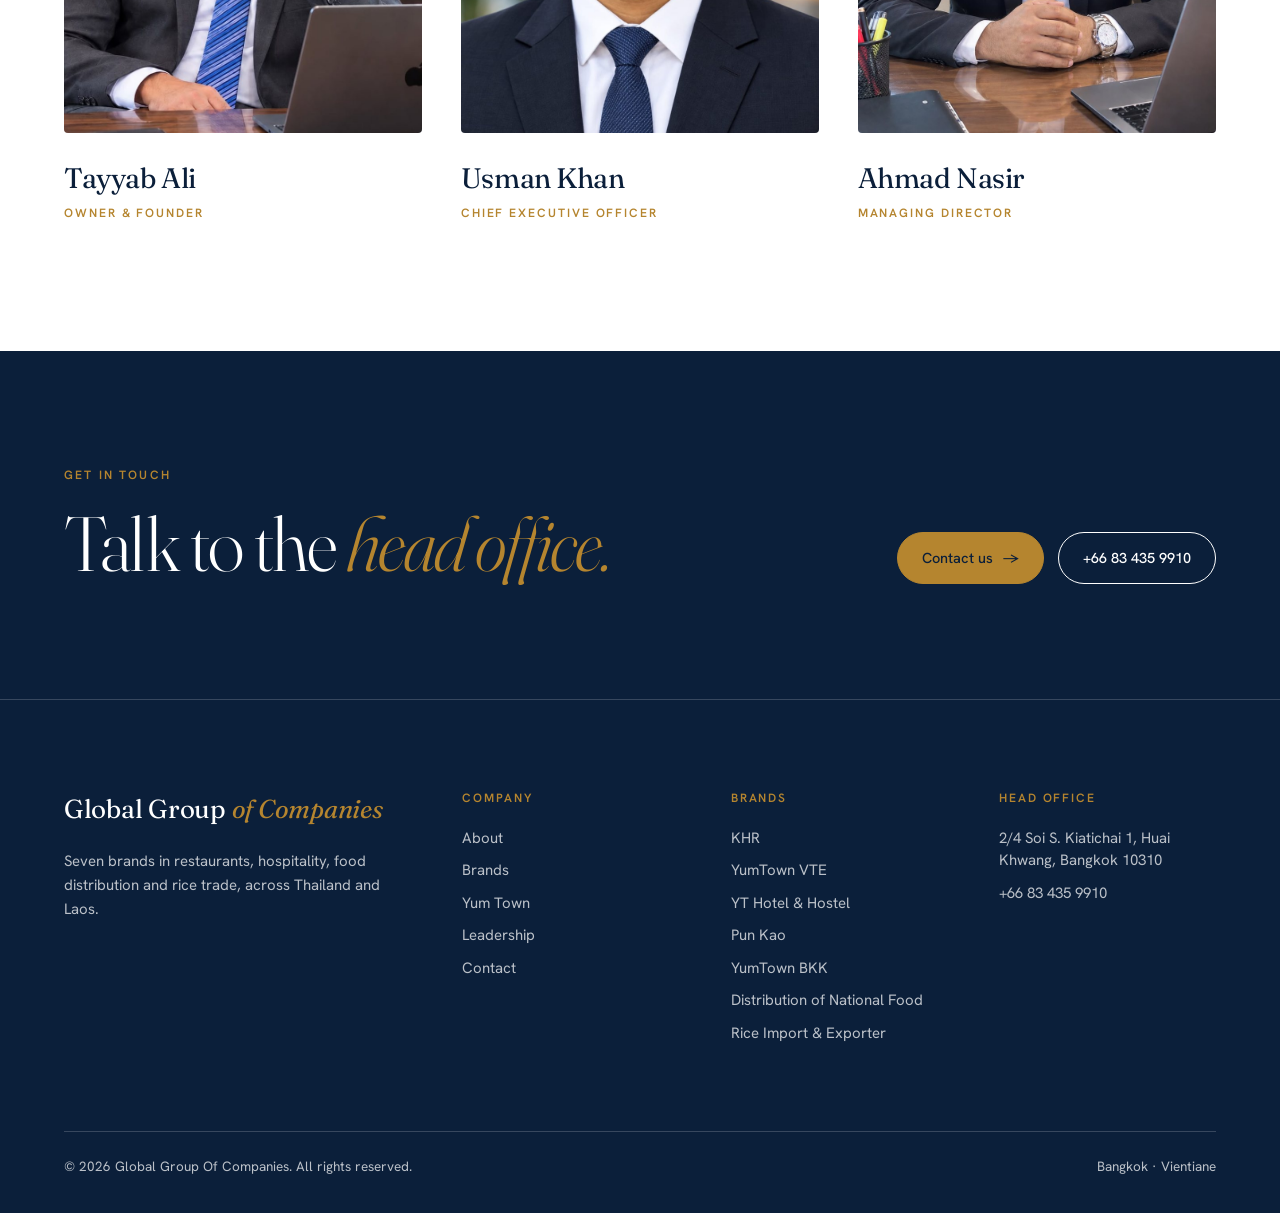
==== commit a868c010: "Update colours to navy, white and gold" ====
--- a/index.html
+++ b/index.html
@@ -5,11 +5,11 @@
 <meta name="viewport" content="width=device-width, initial-scale=1">
 <title>Global Group Of Companies | Bangkok &middot; Vientiane</title>
 <meta name="description" content="Global Group Of Companies is a Bangkok-based family of seven brands in restaurants, hospitality, food distribution and rice trade across Thailand and Laos. Home of Yum Town.">
-<meta name="theme-color" content="#1B2A22">
+<meta name="theme-color" content="#0B1F3A">
 <meta property="og:title" content="Global Group Of Companies | Bangkok &middot; Vientiane">
 <meta property="og:description" content="Global Group Of Companies is a Bangkok-based family of seven brands in restaurants, hospitality, food distribution and rice trade across Thailand and Laos. Home of Yum Town.">
 <meta property="og:type" content="website">
-<link rel="icon" href="data:image/svg+xml,%3Csvg xmlns='http://www.w3.org/2000/svg' viewBox='0 0 64 64'%3E%3Crect width='64' height='64' rx='12' fill='%231B2A22'/%3E%3Ctext x='32' y='43' font-family='Georgia,serif' font-size='34' fill='%23C8862A' text-anchor='middle'%3EG%3C/text%3E%3C/svg%3E">
+<link rel="icon" href="data:image/svg+xml,%3Csvg xmlns='http://www.w3.org/2000/svg' viewBox='0 0 64 64'%3E%3Crect width='64' height='64' rx='12' fill='%230B1F3A'/%3E%3Ctext x='32' y='43' font-family='Georgia,serif' font-size='34' fill='%23B5852F' text-anchor='middle'%3EG%3C/text%3E%3C/svg%3E">
 <link rel="preconnect" href="https://fonts.googleapis.com">
 <link rel="preconnect" href="https://fonts.gstatic.com" crossorigin>
 <link href="https://fonts.googleapis.com/css2?family=Fraunces:ital,opsz,wght@0,9..144,300..600;1,9..144,300..500&family=Hanken+Grotesk:wght@400;500;600&display=swap" rel="stylesheet">
@@ -157,16 +157,16 @@
       <div class="plates reveal" aria-hidden="true">
         <div class="plate one" data-depth="10">
           <svg viewBox="0 0 400 500" preserveAspectRatio="xMidYMid slice">
-            <g fill="none" stroke="#F4EFE6" stroke-opacity=".16">
+            <g fill="none" stroke="#FFFFFF" stroke-opacity=".16">
               <circle cx="230" cy="220" r="60"/><circle cx="230" cy="220" r="110"/><circle cx="230" cy="220" r="165"/><circle cx="230" cy="220" r="225"/>
             </g>
-            <circle cx="230" cy="220" r="5" fill="#C8862A"/>
+            <circle cx="230" cy="220" r="5" fill="#B5852F"/>
           </svg>
           <span class="mono">Yum Town</span>
         </div>
         <div class="plate two" data-depth="-16">
           <svg viewBox="0 0 300 300" preserveAspectRatio="xMidYMid slice">
-            <g fill="none" stroke="#1B2A22" stroke-opacity=".22">
+            <g fill="none" stroke="#0B1F3A" stroke-opacity=".22">
               <path d="M-20 80 C 80 40, 180 120, 320 70"/><path d="M-20 130 C 80 90, 180 170, 320 120"/><path d="M-20 180 C 80 140, 180 220, 320 170"/><path d="M-20 230 C 80 190, 180 270, 320 220"/>
             </g>
           </svg>
--- a/assets/style.css
+++ b/assets/style.css
@@ -1,13 +1,13 @@
 :root {
-  --paper: #F4EFE6;
-  --paper-deep: #EAE3D5;
-  --ink: #1B2A22;
-  --forest: #24402F;
-  --saffron: #C8862A;
-  --line: rgba(27, 42, 34, .16);
-  --line-light: rgba(244, 239, 230, .18);
-  --muted: rgba(27, 42, 34, .66);
-  --muted-light: rgba(244, 239, 230, .7);
+  --paper: #FFFFFF;
+  --paper-deep: #F2F5F9;
+  --ink: #0B1F3A;
+  --forest: #15355E;
+  --saffron: #B5852F;
+  --line: rgba(11, 31, 58, .14);
+  --line-light: rgba(255, 255, 255, .18);
+  --muted: rgba(11, 31, 58, .68);
+  --muted-light: rgba(255, 255, 255, .72);
   --serif: "Fraunces", Georgia, "Times New Roman", serif;
   --sans: "Hanken Grotesk", "Helvetica Neue", Arial, sans-serif;
   --gutter: clamp(20px, 5vw, 72px);
@@ -40,7 +40,7 @@
   position: fixed; inset: 0;
   pointer-events: none;
   z-index: 100;
-  opacity: .07;
+  opacity: .035;
   mix-blend-mode: multiply;
   background-image: url("data:image/svg+xml,%3Csvg xmlns='http://www.w3.org/2000/svg' width='180' height='180'%3E%3Cfilter id='n'%3E%3CfeTurbulence type='fractalNoise' baseFrequency='.9' numOctaves='2' stitchTiles='stitch'/%3E%3C/filter%3E%3Crect width='100%25' height='100%25' filter='url(%23n)'/%3E%3C/svg%3E");
 }
@@ -84,7 +84,7 @@
   transition: background .4s var(--ease), box-shadow .4s var(--ease);
 }
 .site-header.scrolled {
-  background: rgba(244, 239, 230, .92);
+  background: rgba(255, 255, 255, .94);
   backdrop-filter: blur(12px);
   -webkit-backdrop-filter: blur(12px);
   box-shadow: 0 1px 0 var(--line);
@@ -243,8 +243,8 @@
 .plates { position: relative; aspect-ratio: 4 / 5; }
 .plate { position: absolute; border-radius: 4px; overflow: hidden; background: var(--forest); will-change: transform; }
 .plate img { position: absolute; inset: 0; width: 100%; height: 100%; object-fit: cover; }
-.plate.one { inset: 0 18% 14% 0; background: radial-gradient(120% 90% at 20% 10%, #33563F 0%, var(--forest) 45%, var(--ink) 100%); }
-.plate.two { inset: 46% 0 0 46%; background: radial-gradient(120% 100% at 80% 0%, #DDA04A 0%, var(--saffron) 50%, #8E5C18 100%); box-shadow: 0 30px 60px -30px rgba(27, 42, 34, .5); }
+.plate.one { inset: 0 18% 14% 0; background: radial-gradient(120% 90% at 20% 10%, #24508A 0%, var(--forest) 45%, var(--ink) 100%); }
+.plate.two { inset: 46% 0 0 46%; background: radial-gradient(120% 100% at 80% 0%, #D2A656 0%, var(--saffron) 50%, #84601F 100%); box-shadow: 0 30px 60px -30px rgba(11, 31, 58, .45); }
 .plate svg { position: absolute; inset: 0; width: 100%; height: 100%; }
 .plate .mono { position: absolute; left: 8%; bottom: 6%; font-family: var(--serif); font-style: italic; font-weight: 300; font-size: clamp(22px, 2.4vw, 34px); color: var(--paper); opacity: .92; }
 
@@ -299,11 +299,11 @@
 .portrait {
   aspect-ratio: 4 / 5;
   border-radius: 4px;
-  background: linear-gradient(160deg, var(--paper-deep), #DCD3C0);
+  background: linear-gradient(160deg, var(--paper-deep), #DDE3EC);
   display: grid; place-items: center;
   position: relative; overflow: hidden;
 }
-.tint .portrait { background: linear-gradient(160deg, #E1D9C8, #D3C9B3); }
+.tint .portrait { background: linear-gradient(160deg, #E4E9F0, #D3DAE5); }
 .portrait img { position: absolute; inset: 0; width: 100%; height: 100%; object-fit: cover; object-position: 50% 18%; transition: transform 1.2s var(--ease); }
 .person:hover .portrait img { transform: scale(1.04); }
 .portrait span {
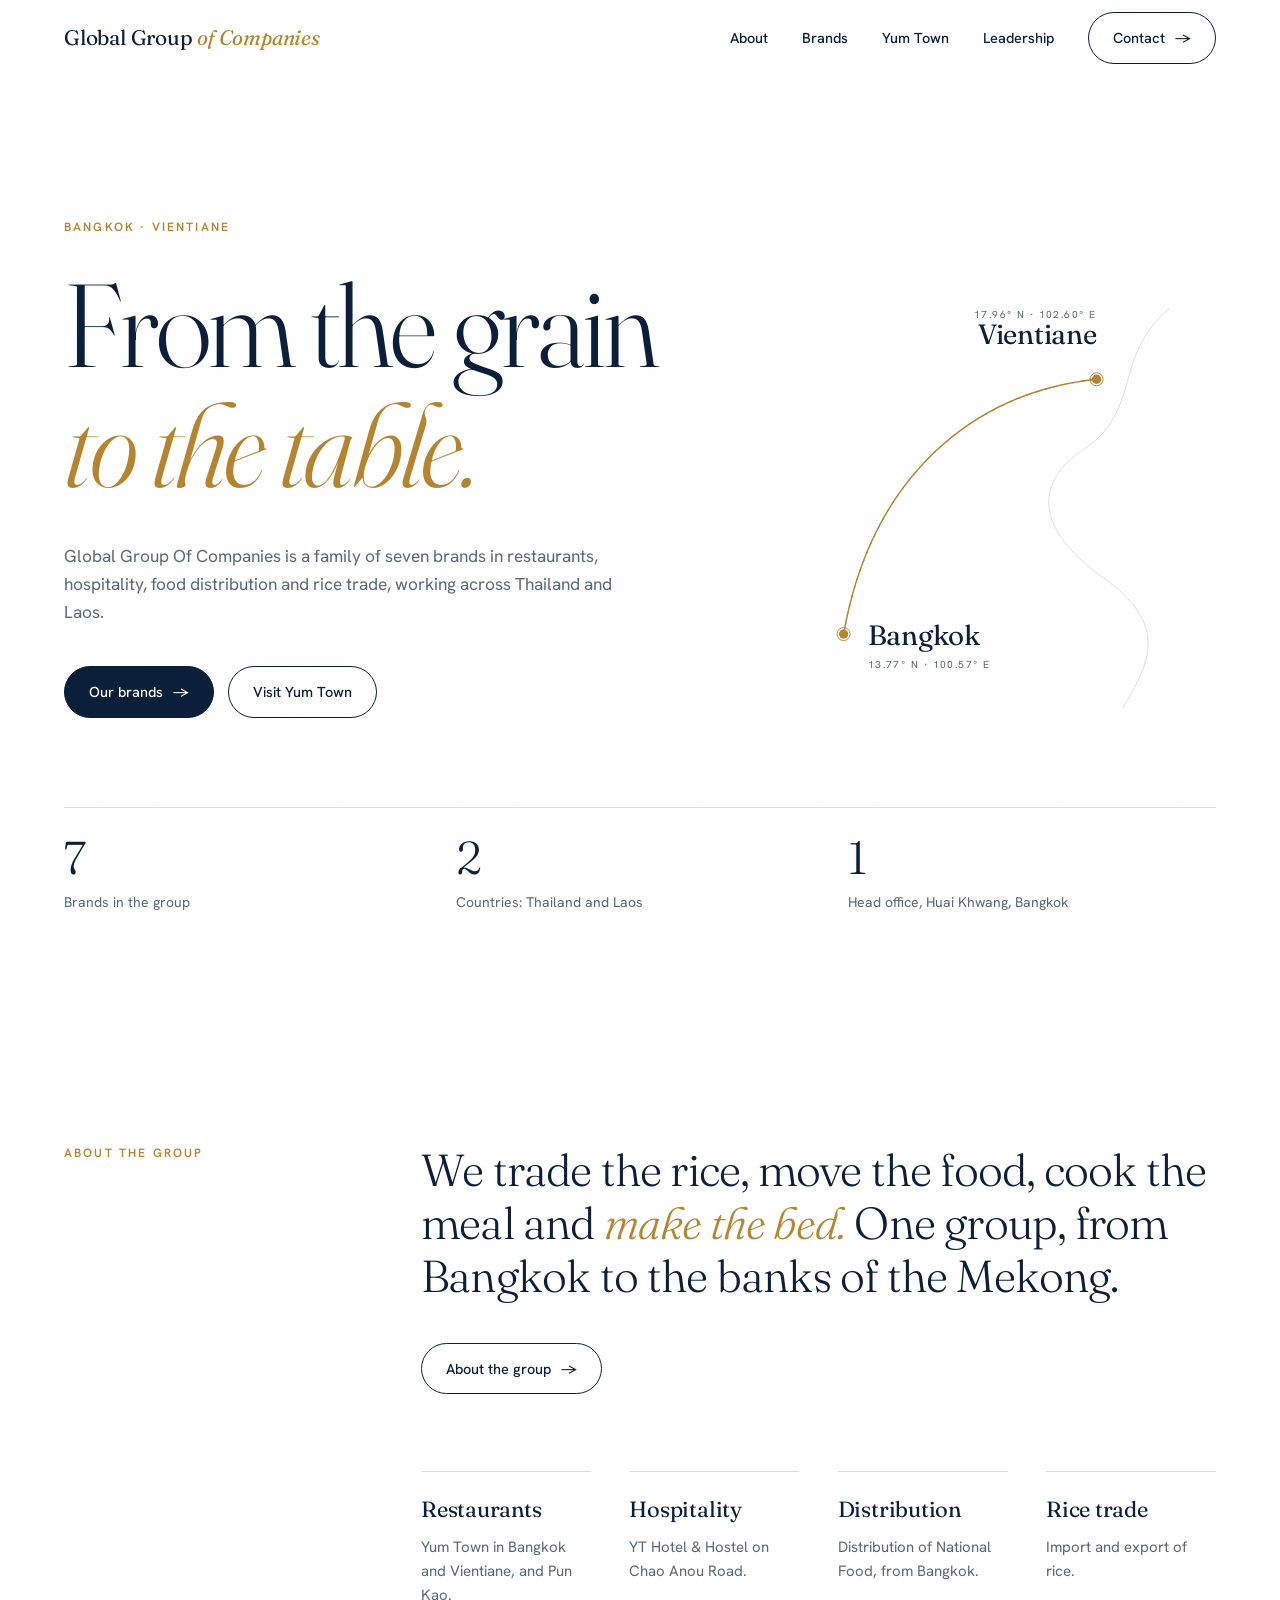
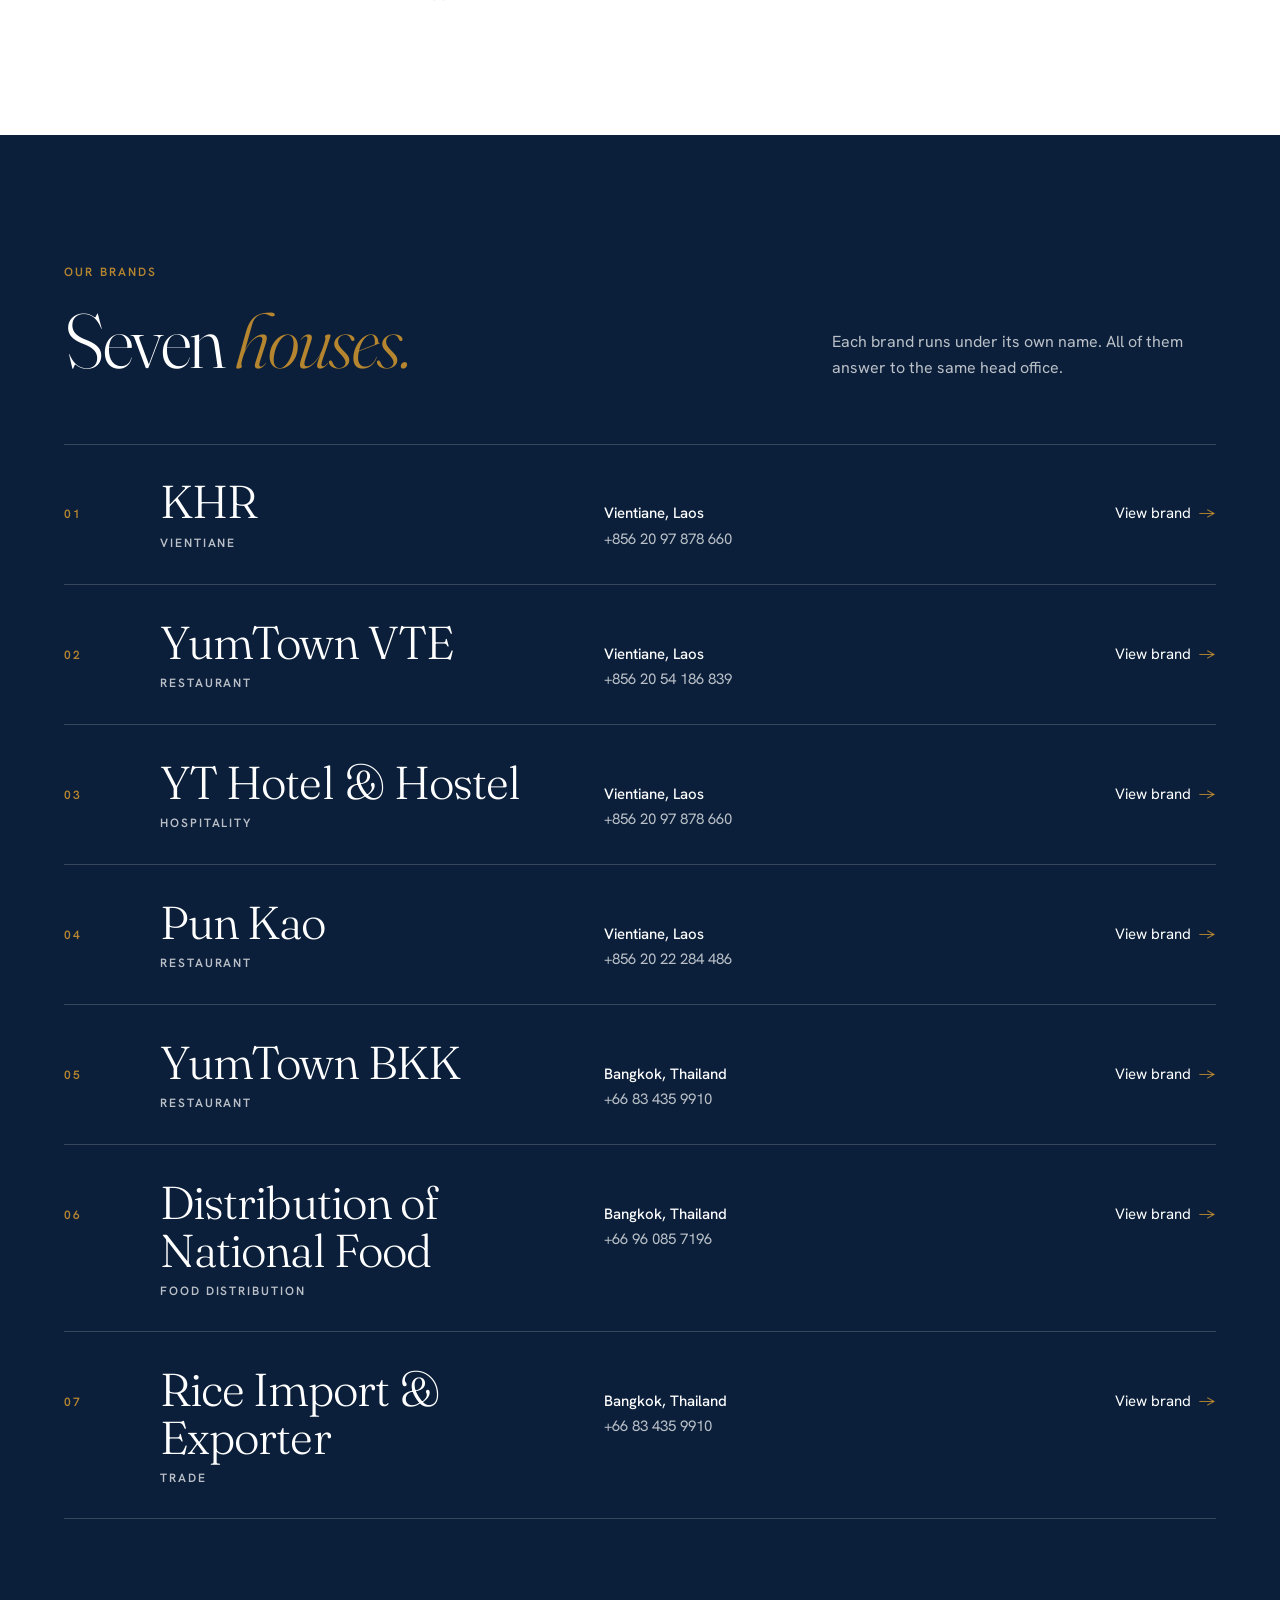
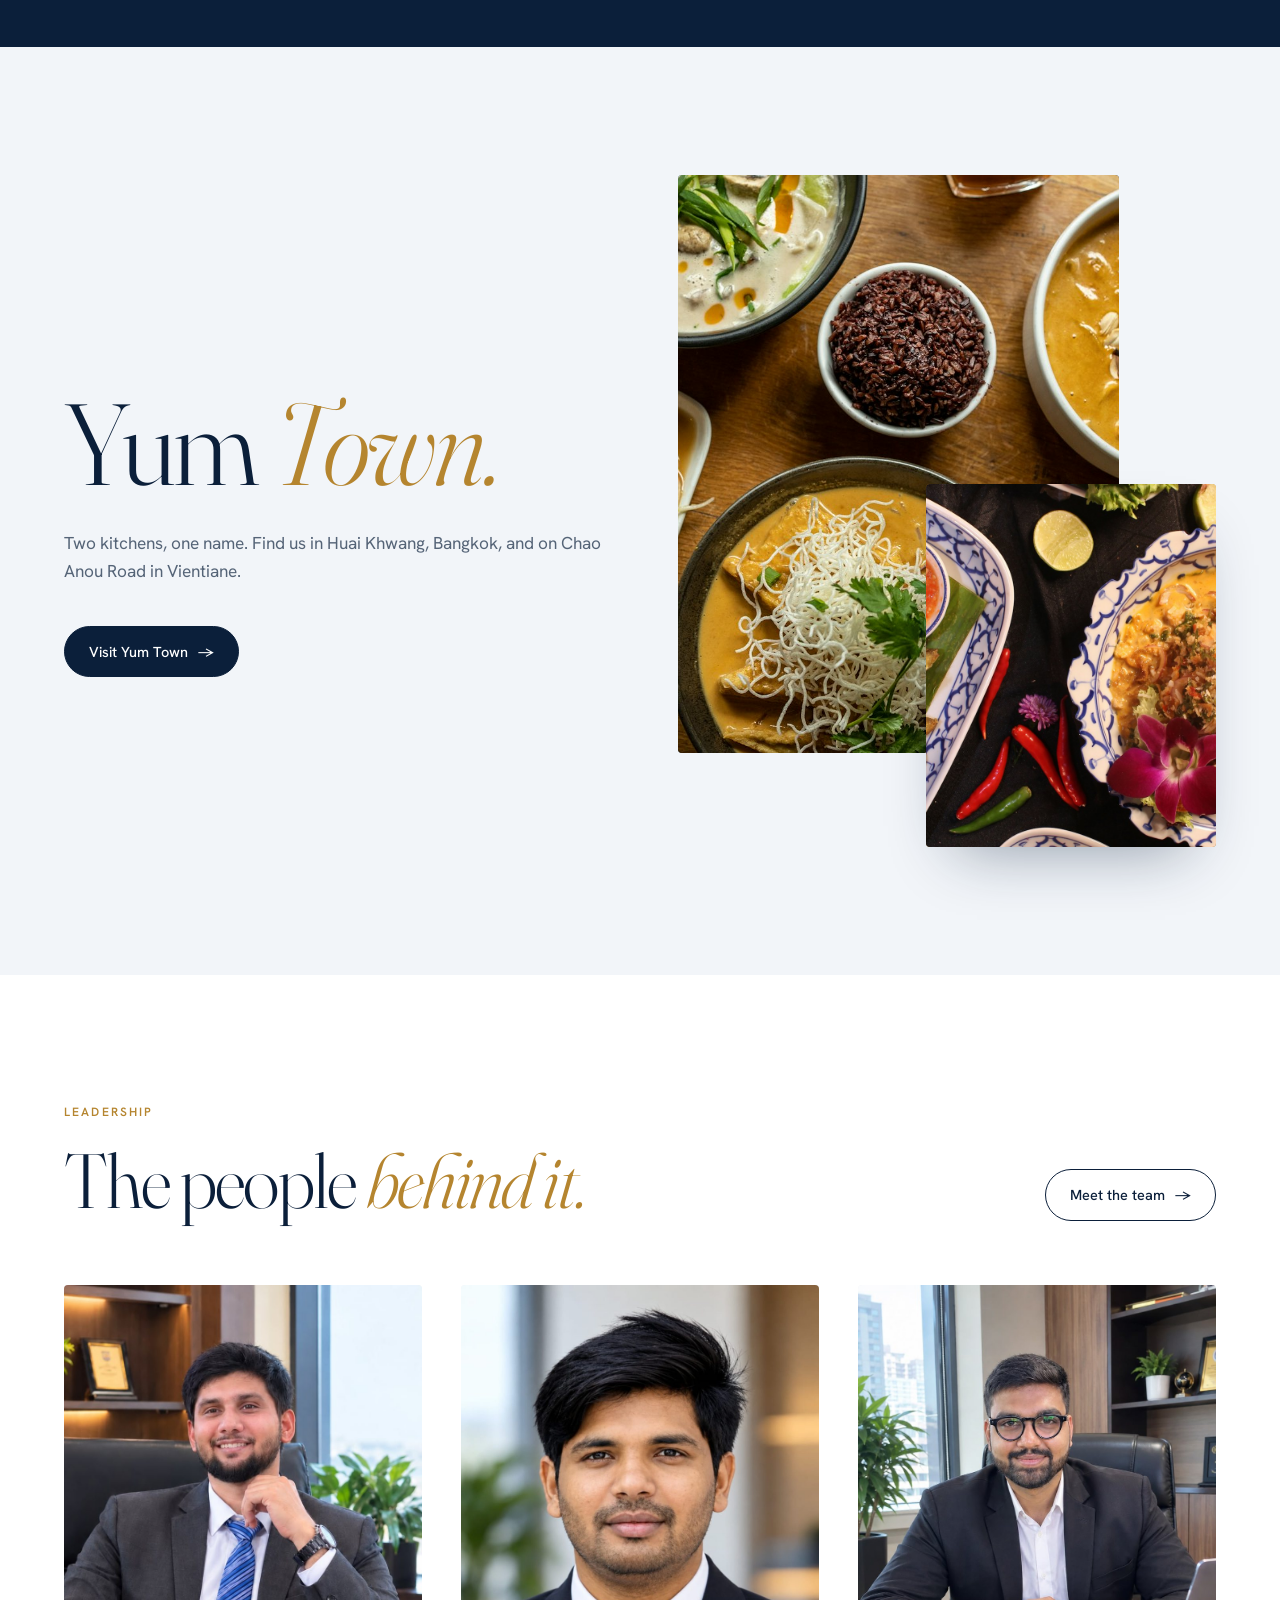
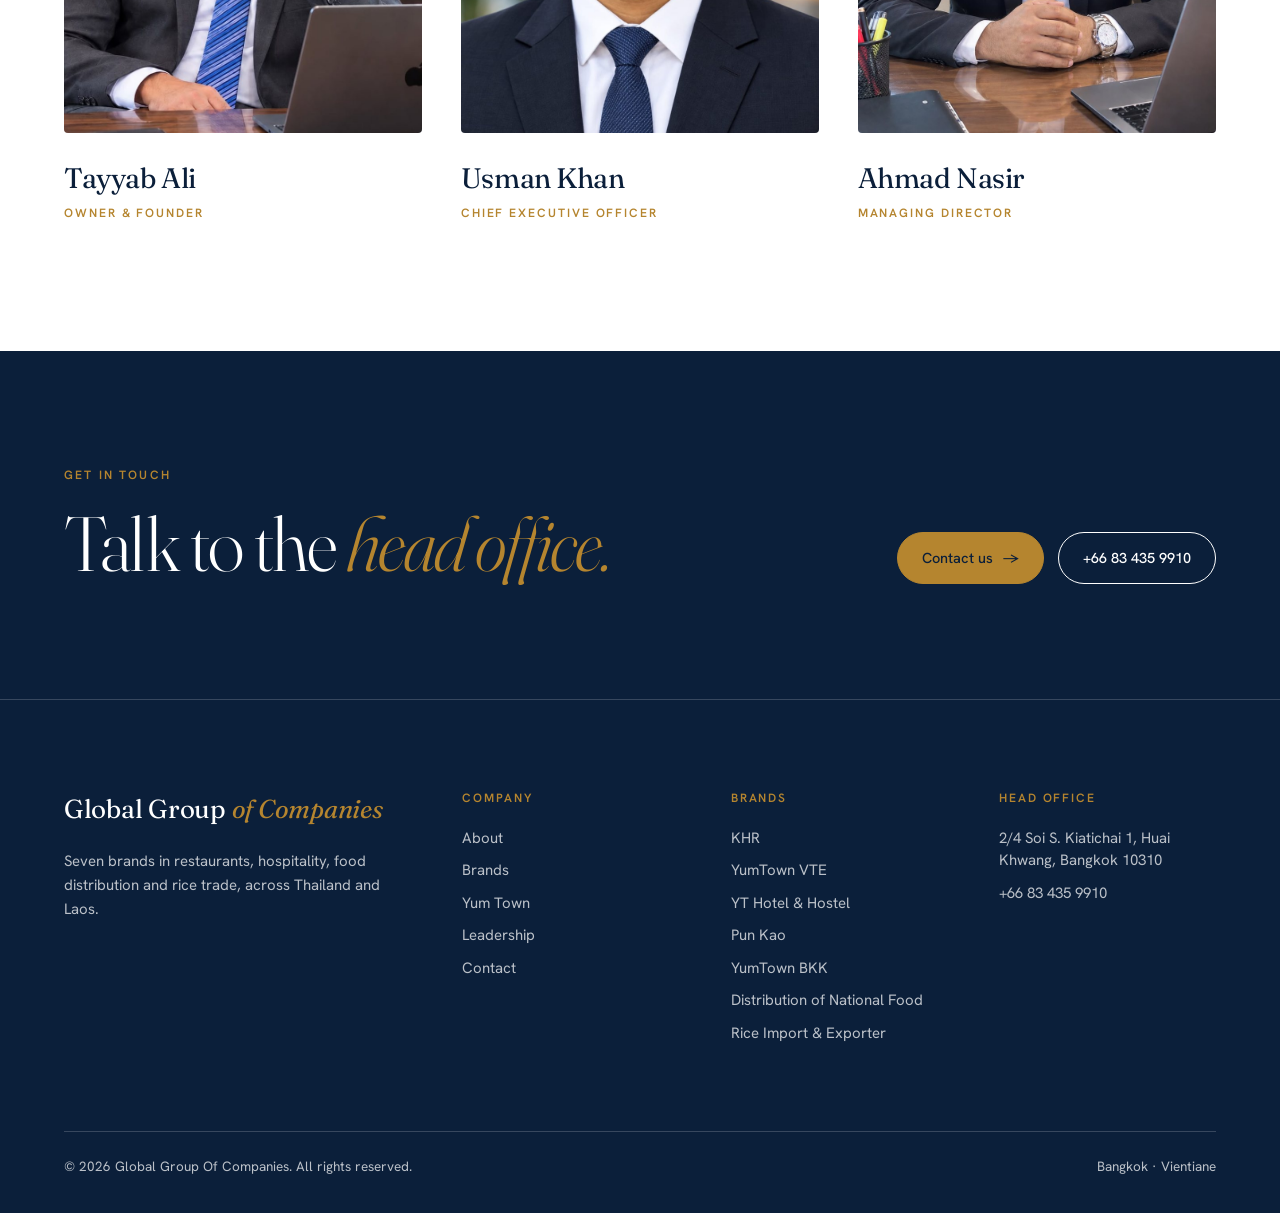
==== commit 0674c5ff: "Add photos and update colours Co-Authored-By: Claude Fable 5.1 <noreply@anthropic.com>" ====
--- a/index.html
+++ b/index.html
@@ -154,23 +154,9 @@
         <div class="actions reveal" style="--d:.24s"><a class="btn solid" href="yum-town.html">Visit Yum Town <span class="arrow" aria-hidden="true">&rarr;</span></a></div>
       </div>
 
-      <div class="plates reveal" aria-hidden="true">
-        <div class="plate one" data-depth="10">
-          <svg viewBox="0 0 400 500" preserveAspectRatio="xMidYMid slice">
-            <g fill="none" stroke="#FFFFFF" stroke-opacity=".16">
-              <circle cx="230" cy="220" r="60"/><circle cx="230" cy="220" r="110"/><circle cx="230" cy="220" r="165"/><circle cx="230" cy="220" r="225"/>
-            </g>
-            <circle cx="230" cy="220" r="5" fill="#B5852F"/>
-          </svg>
-          <span class="mono">Yum Town</span>
-        </div>
-        <div class="plate two" data-depth="-16">
-          <svg viewBox="0 0 300 300" preserveAspectRatio="xMidYMid slice">
-            <g fill="none" stroke="#0B1F3A" stroke-opacity=".22">
-              <path d="M-20 80 C 80 40, 180 120, 320 70"/><path d="M-20 130 C 80 90, 180 170, 320 120"/><path d="M-20 180 C 80 140, 180 220, 320 170"/><path d="M-20 230 C 80 190, 180 270, 320 220"/>
-            </g>
-          </svg>
-        </div>
+      <div class="plates reveal">
+        <div class="plate one" data-depth="10"><img src="images/food-spread.jpg" alt="A table of Thai dishes seen from above" width="1600" height="900" decoding="async"></div>
+        <div class="plate two" data-depth="-16"><img src="images/food-plates.jpg" alt="Thai dishes served on patterned plates" width="1600" height="900" decoding="async"></div>
       </div>
     </div>
   </div>
--- a/assets/style.css
+++ b/assets/style.css
@@ -247,6 +247,13 @@
 .plate.two { inset: 46% 0 0 46%; background: radial-gradient(120% 100% at 80% 0%, #D2A656 0%, var(--saffron) 50%, #84601F 100%); box-shadow: 0 30px 60px -30px rgba(11, 31, 58, .45); }
 .plate svg { position: absolute; inset: 0; width: 100%; height: 100%; }
 .plate .mono { position: absolute; left: 8%; bottom: 6%; font-family: var(--serif); font-style: italic; font-weight: 300; font-size: clamp(22px, 2.4vw, 34px); color: var(--paper); opacity: .92; }
+
+.banner-wrap + .section, .banner-wrap + div > .section { padding-top: clamp(56px, 7vw, 104px); }
+.banner { margin: 0; aspect-ratio: 21 / 9; border-radius: 4px; overflow: hidden; background: var(--paper-deep); }
+.banner img { width: 100%; height: 100%; object-fit: cover; transition: transform 1.6s var(--ease); }
+.banner:hover img { transform: scale(1.03); }
+.card-img { margin: calc(-1 * clamp(28px, 3.4vw, 52px)); margin-bottom: clamp(24px, 3vw, 40px); aspect-ratio: 16 / 9; overflow: hidden; border-radius: 3px 3px 0 0; background: var(--paper-deep); }
+.card-img img { width: 100%; height: 100%; object-fit: cover; }
 
 /* ---------- cards ---------- */
 .cards { display: grid; grid-template-columns: repeat(2, minmax(0, 1fr)); gap: clamp(20px, 3vw, 40px); }
@@ -398,6 +405,7 @@
   .brand:hover .brand-name { transform: none; }
 
   .plates { aspect-ratio: 1 / 1; }
+  .banner { aspect-ratio: 4 / 3; }
   .cards { grid-template-columns: minmax(0, 1fr); }
 
   .people-grid { grid-template-columns: minmax(0, 1fr); gap: 0; }
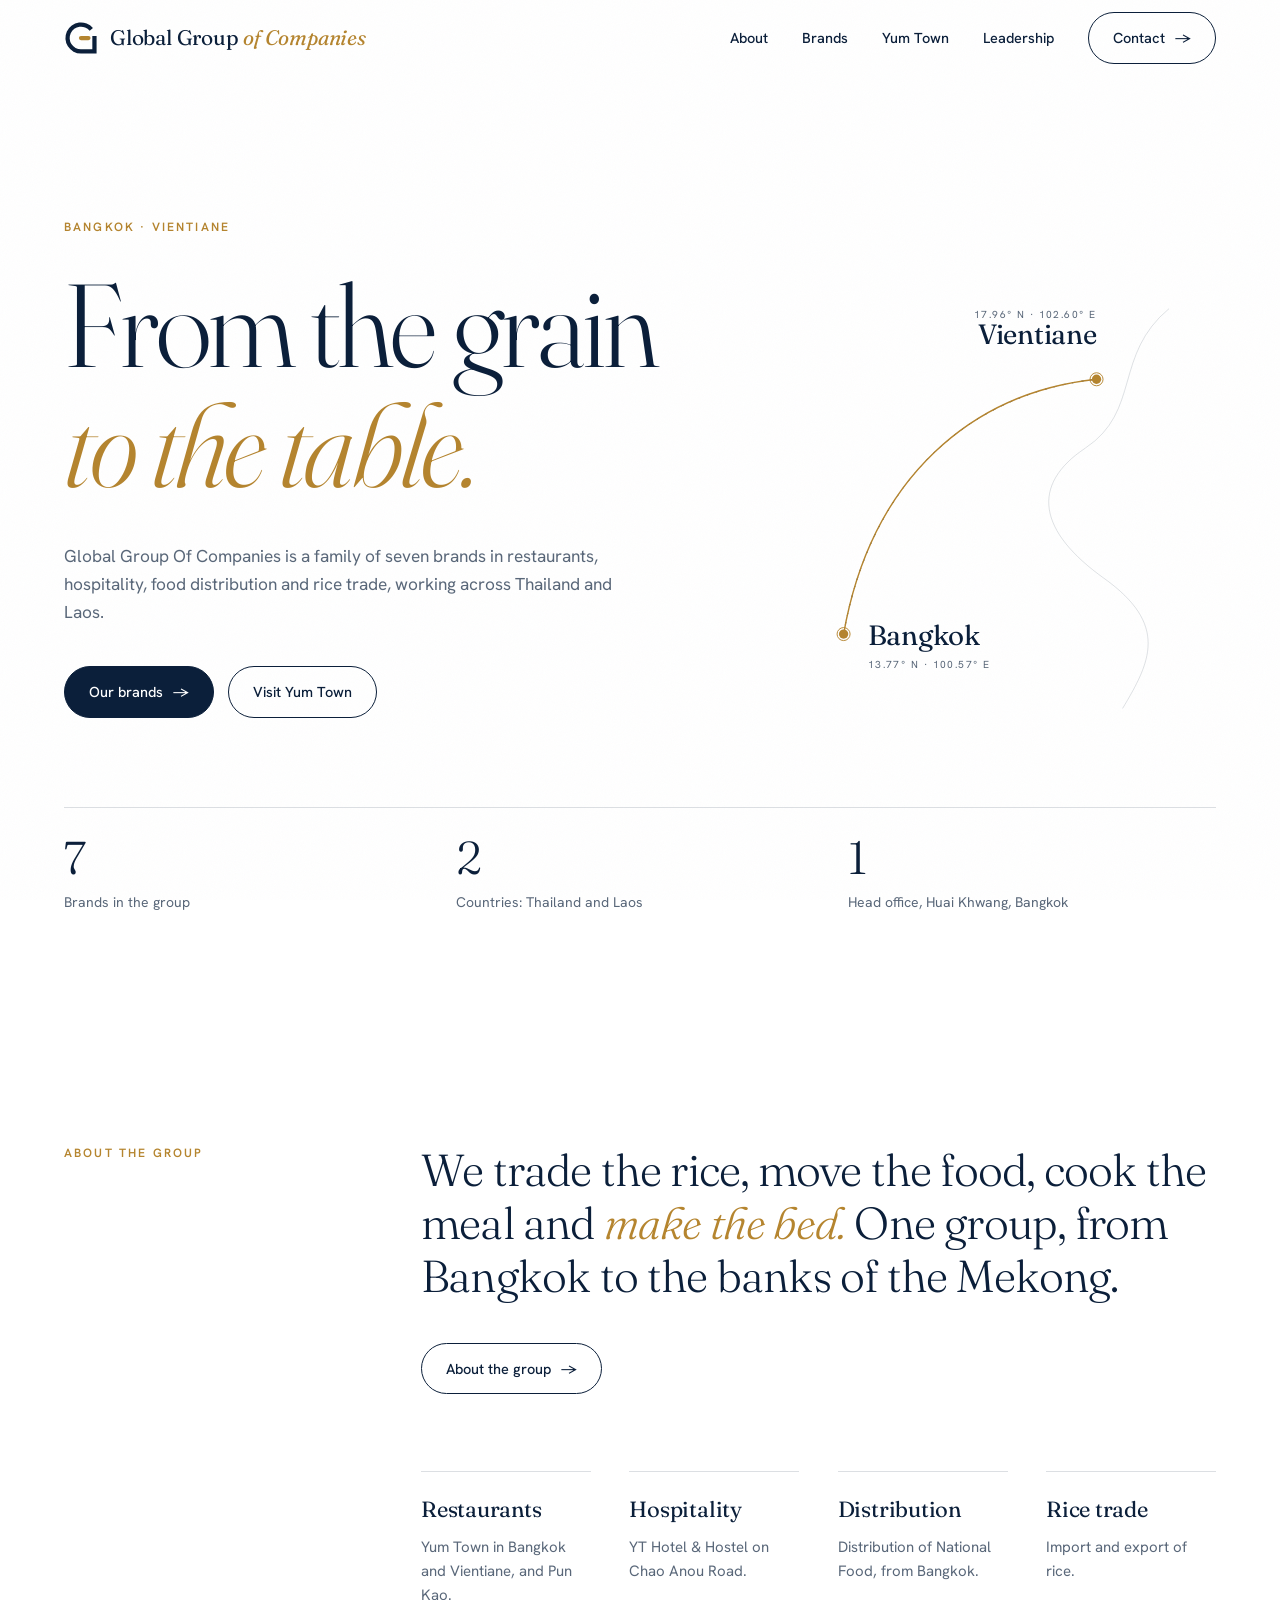
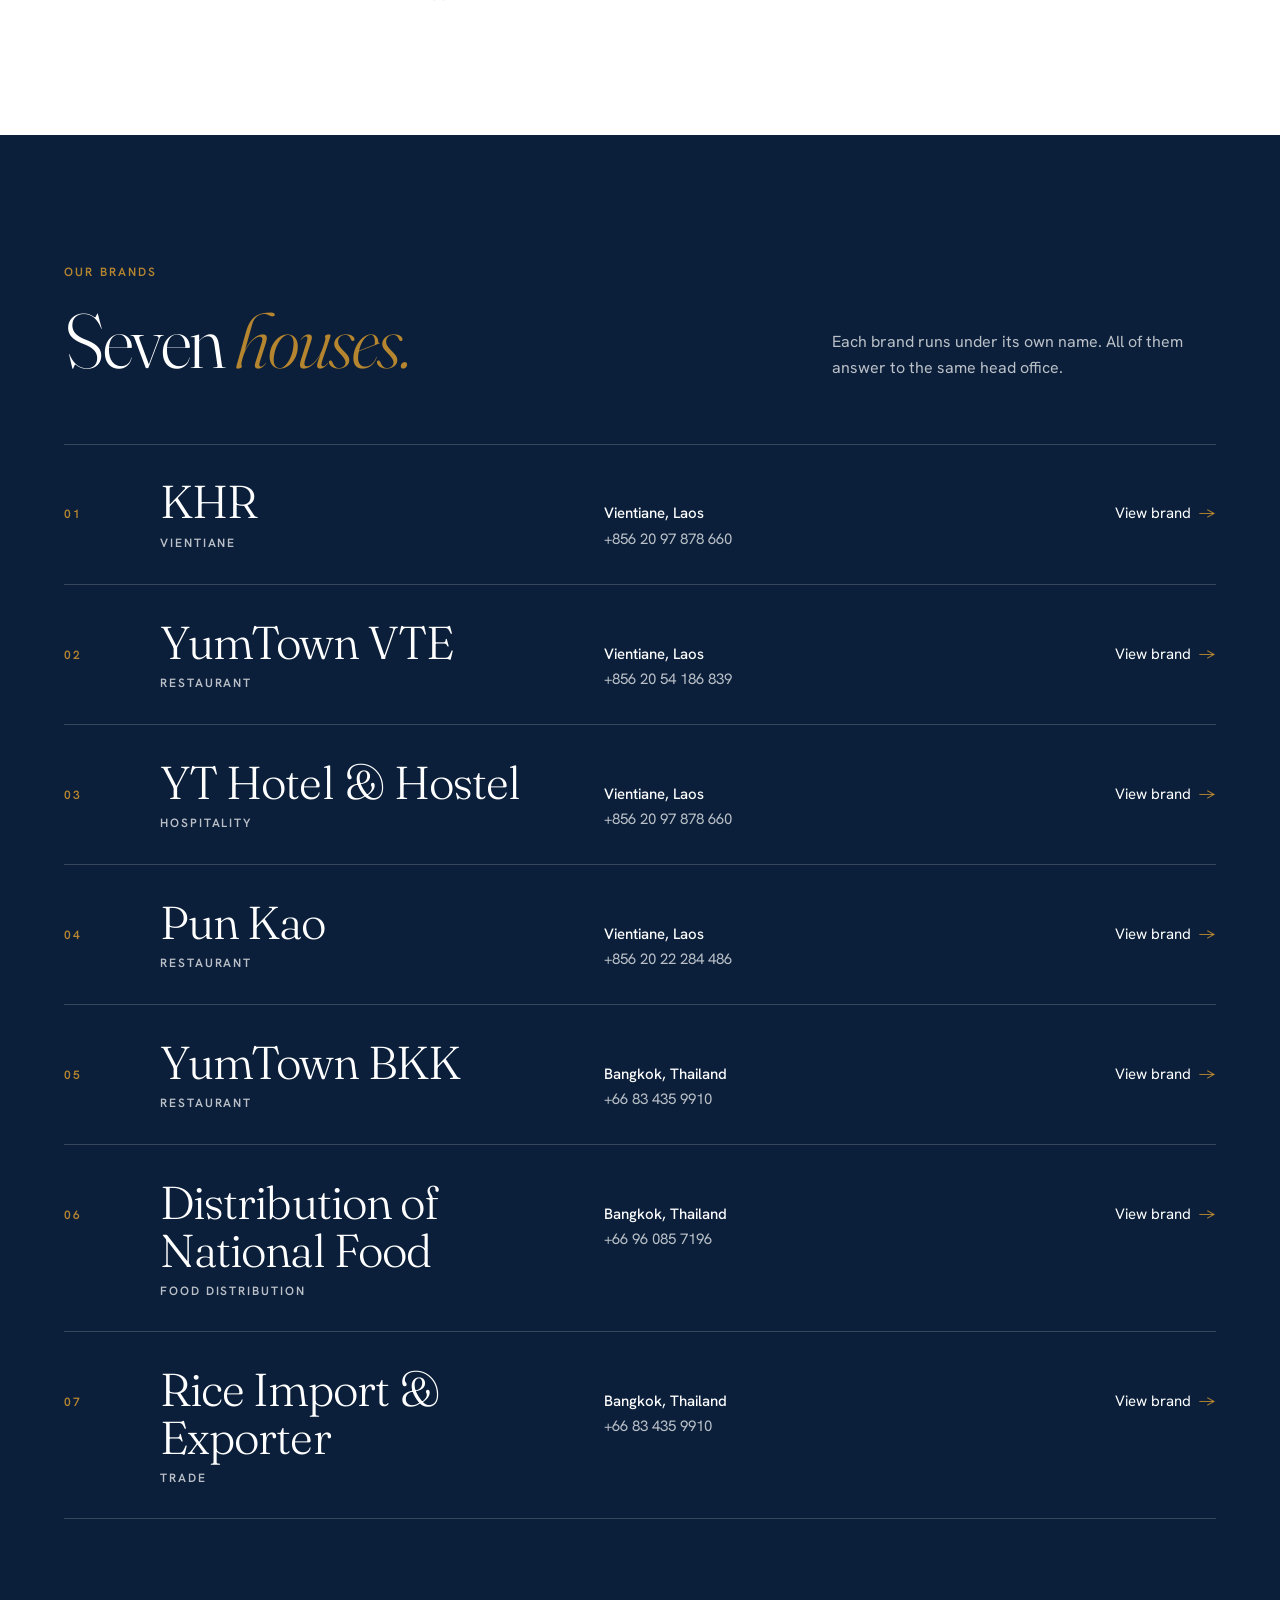
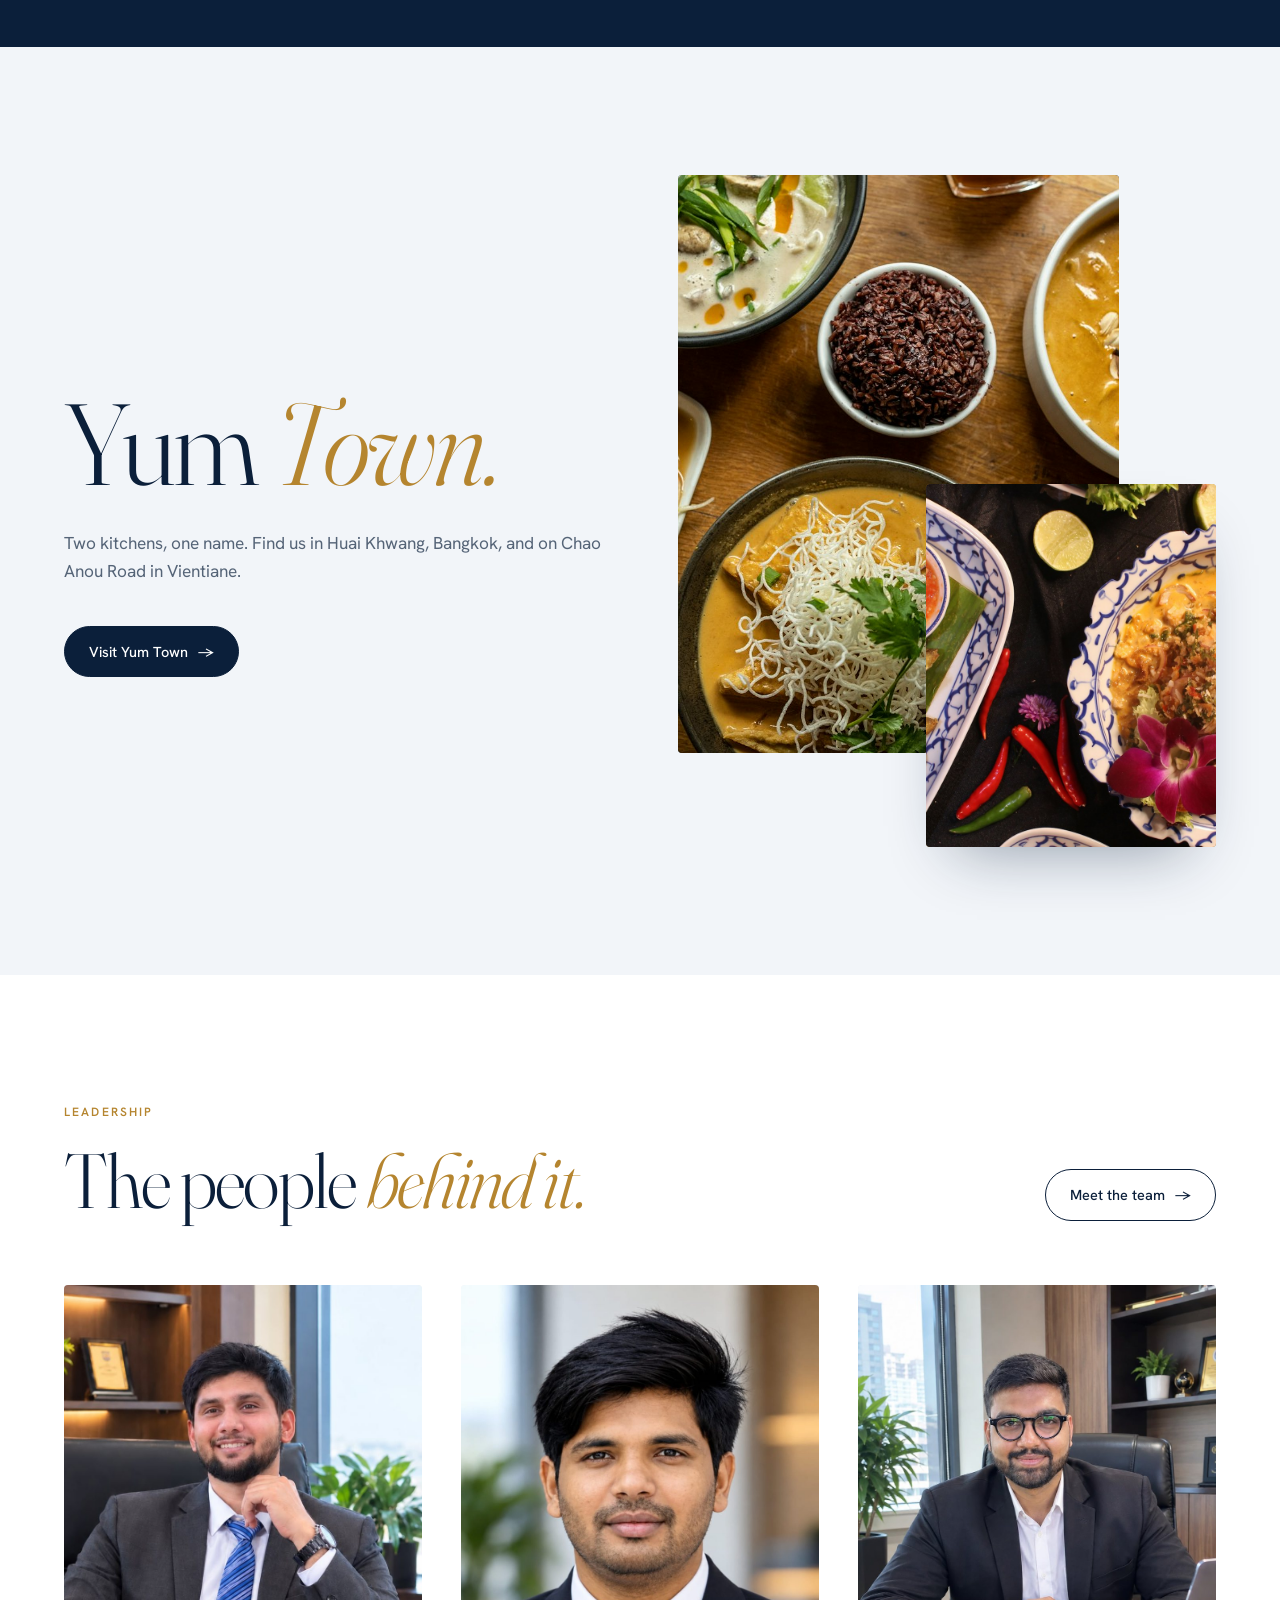
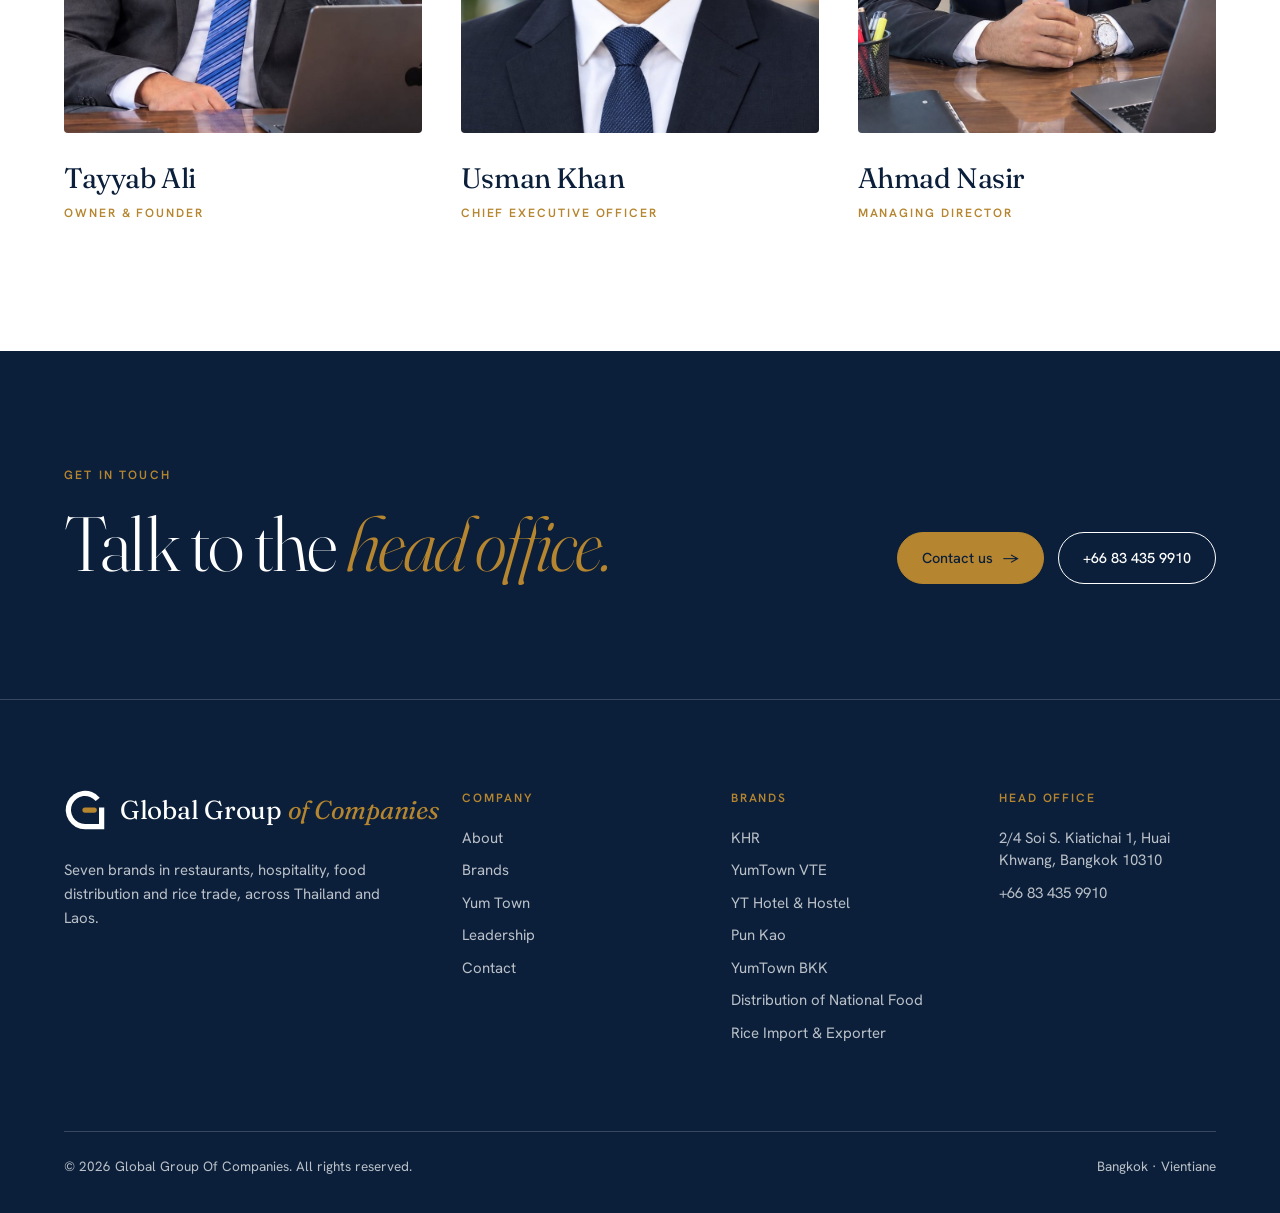
==== commit cd2c40e0: "Add logo to header, footer and favicon Co-Authored-By: Claude Opus 5.5 <noreply@anthropic.com>" ====
--- a/index.html
+++ b/index.html
@@ -9,7 +9,8 @@
 <meta property="og:title" content="Global Group Of Companies | Bangkok &middot; Vientiane">
 <meta property="og:description" content="Global Group Of Companies is a Bangkok-based family of seven brands in restaurants, hospitality, food distribution and rice trade across Thailand and Laos. Home of Yum Town.">
 <meta property="og:type" content="website">
-<link rel="icon" href="data:image/svg+xml,%3Csvg xmlns='http://www.w3.org/2000/svg' viewBox='0 0 64 64'%3E%3Crect width='64' height='64' rx='12' fill='%230B1F3A'/%3E%3Ctext x='32' y='43' font-family='Georgia,serif' font-size='34' fill='%23B5852F' text-anchor='middle'%3EG%3C/text%3E%3C/svg%3E">
+<link rel="icon" href="assets/favicon.svg" type="image/svg+xml">
+<link rel="apple-touch-icon" href="assets/apple-touch-icon.png">
 <link rel="preconnect" href="https://fonts.googleapis.com">
 <link rel="preconnect" href="https://fonts.gstatic.com" crossorigin>
 <link href="https://fonts.googleapis.com/css2?family=Fraunces:ital,opsz,wght@0,9..144,300..600;1,9..144,300..500&family=Hanken+Grotesk:wght@400;500;600&display=swap" rel="stylesheet">
@@ -20,7 +21,7 @@
 
 <header class="site-header">
   <div class="wrap nav">
-    <a href="index.html" class="wordmark" aria-label="Global Group Of Companies, home">Global Group <span>of Companies</span></a>
+    <a href="index.html" class="wordmark" aria-label="Global Group Of Companies, home"><svg class="logo-mark" viewBox="0 0 48 48" aria-hidden="true" focusable="false"><path fill="currentColor" d="M40.85 9.86A22 22 0 1 0 24 46H46V21H40V40H24A16 16 0 1 1 36.26 13.72Z"/><path fill="#B5852F" d="M24 21H34.5A3 3 0 0 1 34.5 27H24A3 3 0 0 1 24 21Z"/></svg><span class="wm-text">Global Group <em>of Companies</em></span></a>
     <nav class="nav-links" id="nav-links" aria-label="Main">
       <a href="about.html">About</a>
       <a href="brands.html">Brands</a>
@@ -210,7 +211,7 @@
   <div class="wrap">
     <div class="foot-grid">
       <div>
-        <a href="index.html" class="wordmark">Global Group <span>of Companies</span></a>
+        <a href="index.html" class="wordmark"><svg class="logo-mark" viewBox="0 0 48 48" aria-hidden="true" focusable="false"><path fill="currentColor" d="M40.85 9.86A22 22 0 1 0 24 46H46V21H40V40H24A16 16 0 1 1 36.26 13.72Z"/><path fill="#B5852F" d="M24 21H34.5A3 3 0 0 1 34.5 27H24A3 3 0 0 1 24 21Z"/></svg><span class="wm-text">Global Group <em>of Companies</em></span></a>
         <p>Seven brands in restaurants, hospitality, food distribution and rice trade, across Thailand and Laos.</p>
       </div>
       <div>
--- a/assets/style.css
+++ b/assets/style.css
@@ -90,8 +90,9 @@
   box-shadow: 0 1px 0 var(--line);
 }
 .nav { display: flex; align-items: center; justify-content: space-between; height: 76px; }
-.wordmark { font-family: var(--serif); font-size: 21px; letter-spacing: -.01em; white-space: nowrap; }
-.wordmark span { color: var(--saffron); font-style: italic; }
+.wordmark { display: inline-flex; align-items: center; gap: 12px; font-family: var(--serif); font-size: 21px; letter-spacing: -.01em; white-space: nowrap; }
+.wordmark em { color: var(--saffron); font-style: italic; }
+.logo-mark { display: block; flex: none; height: 34px; width: auto; overflow: visible; }
 .nav-links { display: flex; align-items: center; gap: 34px; font-size: 14.5px; font-weight: 500; }
 .nav-links a:not(.btn) { position: relative; padding: 6px 0; }
 .nav-links a:not(.btn)::after {
@@ -333,6 +334,38 @@
 .directory td:nth-child(2) { color: var(--muted); font-size: 15px; }
 .directory td:last-child { white-space: nowrap; padding-right: 0; }
 
+/* ---------- form ---------- */
+.form-grid { display: grid; grid-template-columns: minmax(0, 1fr) minmax(0, 1.15fr); gap: clamp(32px, 5vw, 88px); align-items: start; }
+.form-grid h2 { font-size: clamp(40px, 6vw, 92px); margin-top: 20px; }
+.form-grid .lede { margin-top: 28px; }
+.form-note { margin-top: 20px; font-size: 15px; color: var(--muted-light); }
+.form-note a { color: var(--paper); border-bottom: 1px solid var(--line-light); padding-bottom: 2px; transition: color .3s, border-color .3s; }
+.form-note a:hover { color: var(--saffron); border-color: var(--saffron); }
+.form { display: grid; gap: 22px; }
+.field-row { display: grid; grid-template-columns: repeat(2, minmax(0, 1fr)); gap: 22px; }
+.field label { display: block; margin-bottom: 8px; font-size: 12px; font-weight: 600; letter-spacing: .16em; text-transform: uppercase; color: var(--muted-light); }
+.field label span { letter-spacing: .04em; text-transform: none; font-weight: 400; }
+.field input, .field select, .field textarea {
+  width: 100%;
+  padding: 14px 16px;
+  font: inherit; font-size: 16px;
+  color: var(--paper);
+  background: rgba(255, 255, 255, .06);
+  border: 1px solid var(--line-light);
+  border-radius: 4px;
+  transition: border-color .3s, background .3s;
+}
+.field textarea { resize: vertical; min-height: 140px; }
+.field select { appearance: none; -webkit-appearance: none; padding-right: 44px; background-image: url("data:image/svg+xml,%3Csvg xmlns='http://www.w3.org/2000/svg' width='12' height='8' viewBox='0 0 12 8'%3E%3Cpath d='M1 1l5 5 5-5' fill='none' stroke='%23FFFFFF' stroke-width='1.5'/%3E%3C/svg%3E"); background-repeat: no-repeat; background-position: right 16px center; }
+.field select option { color: var(--ink); background: var(--paper); }
+.field input:hover, .field select:hover, .field textarea:hover { border-color: rgba(255, 255, 255, .4); }
+.field input:focus, .field select:focus, .field textarea:focus { outline: none; border-color: var(--saffron); background-color: rgba(255, 255, 255, .1); }
+.form .btn { justify-self: start; cursor: pointer; font-family: inherit; }
+.hp { position: absolute; left: -9999px; width: 1px; height: 1px; overflow: hidden; }
+.form-done { margin-bottom: 28px; padding: 28px; border: 1px solid var(--saffron); border-radius: 4px; }
+.form-done h3 { font-family: var(--serif); font-weight: 300; font-size: 34px; letter-spacing: -.02em; }
+.form-done p { margin-top: 8px; color: var(--muted-light); }
+
 /* ---------- cta band ---------- */
 .cta { padding: clamp(72px, 9vw, 136px) 0; }
 .cta-grid { display: flex; align-items: end; justify-content: space-between; gap: 40px; flex-wrap: wrap; }
@@ -342,7 +375,8 @@
 /* ---------- footer ---------- */
 .site-footer { background: var(--ink); color: var(--paper); padding: clamp(56px, 7vw, 96px) 0 36px; border-top: 1px solid var(--line-light); }
 .foot-grid { display: grid; grid-template-columns: minmax(0, 1.6fr) repeat(3, minmax(0, 1fr)); gap: clamp(28px, 4vw, 64px); }
-.foot-grid .wordmark { font-size: 26px; }
+.foot-grid .wordmark { font-size: 26px; gap: 14px; }
+.foot-grid .logo-mark { height: 42px; }
 .foot-grid > div > p { margin-top: 18px; max-width: 24em; font-size: 15px; color: var(--muted-light); }
 .foot-grid h4 { margin: 0 0 18px; font-size: 12px; font-weight: 600; letter-spacing: .16em; text-transform: uppercase; color: var(--saffron); }
 .foot-grid li { margin-bottom: 10px; font-size: 15px; color: var(--muted-light); line-height: 1.5; }
@@ -352,7 +386,7 @@
 
 /* ---------- tablet ---------- */
 @media (max-width: 1000px) {
-  .hero-grid, .feature-grid, .detail-grid, .split { grid-template-columns: minmax(0, 1fr); }
+  .hero-grid, .feature-grid, .detail-grid, .split, .form-grid { grid-template-columns: minmax(0, 1fr); }
   .detail-grid.flip > .map { order: 0; }
   .hero-grid { align-items: start; }
   .route { max-width: 520px; }
@@ -368,7 +402,10 @@
 @media (max-width: 760px) {
   body { font-size: 16px; }
   .nav { height: 64px; }
-  .wordmark { font-size: 19px; }
+  .wordmark { font-size: 19px; gap: 10px; }
+  .logo-mark { height: 28px; }
+  .foot-grid .wordmark { font-size: 22px; gap: 12px; }
+  .foot-grid .logo-mark { height: 34px; }
   .nav-toggle { display: block; }
   .nav-links {
     position: fixed; inset: 0;
@@ -385,7 +422,8 @@
   .nav-links a:not(.btn)::after { display: none; }
   .nav-links a[aria-current="page"]:not(.btn) { color: var(--saffron); font-style: italic; }
   .nav-links .btn { margin-top: 28px; }
-  .nav-open .site-header { background: var(--paper); box-shadow: none; }
+  /* backdrop-filter would make the header the containing block of the fixed menu */
+  .nav-open .site-header { background: var(--paper); box-shadow: none; backdrop-filter: none; -webkit-backdrop-filter: none; }
 
   .hero { padding-top: 120px; }
   .hero h1 { font-size: clamp(50px, 15.5vw, 80px); }
@@ -417,6 +455,8 @@
   .person .role { align-self: start; }
 
   .info > div { grid-template-columns: minmax(0, 1fr); gap: 6px; padding: 18px 0; }
+  .field-row { grid-template-columns: minmax(0, 1fr); }
+  .form .btn { justify-self: stretch; justify-content: center; }
   .map { min-height: 340px; }
 
   .directory thead { display: none; }
@@ -425,11 +465,22 @@
   .directory tr:last-child { border-bottom: 1px solid var(--line); }
   .directory td, .directory tr:last-child td { padding: 0; border: 0; }
   .directory td + td { margin-top: 6px; }
+  .directory td a { display: inline-block; padding: 10px 0; }
+  .directory td:first-child a { padding: 4px 0 8px; }
+  .info .tel { display: inline-block; padding: 6px 0; }
 
   .pager b { font-size: 22px; }
   .cta-grid { align-items: start; flex-direction: column; gap: 32px; }
   .cta .actions { width: 100%; }
   .foot-grid { grid-template-columns: minmax(0, 1fr); gap: 36px; }
+}
+
+/* ---------- small phones ---------- */
+@media (max-width: 359px) {
+  .wordmark { font-size: 17px; gap: 8px; }
+  .logo-mark { height: 26px; }
+  .foot-grid .wordmark { font-size: 20px; gap: 10px; }
+  .foot-grid .logo-mark { height: 30px; }
 }
 
 @media (prefers-reduced-motion: reduce) {
